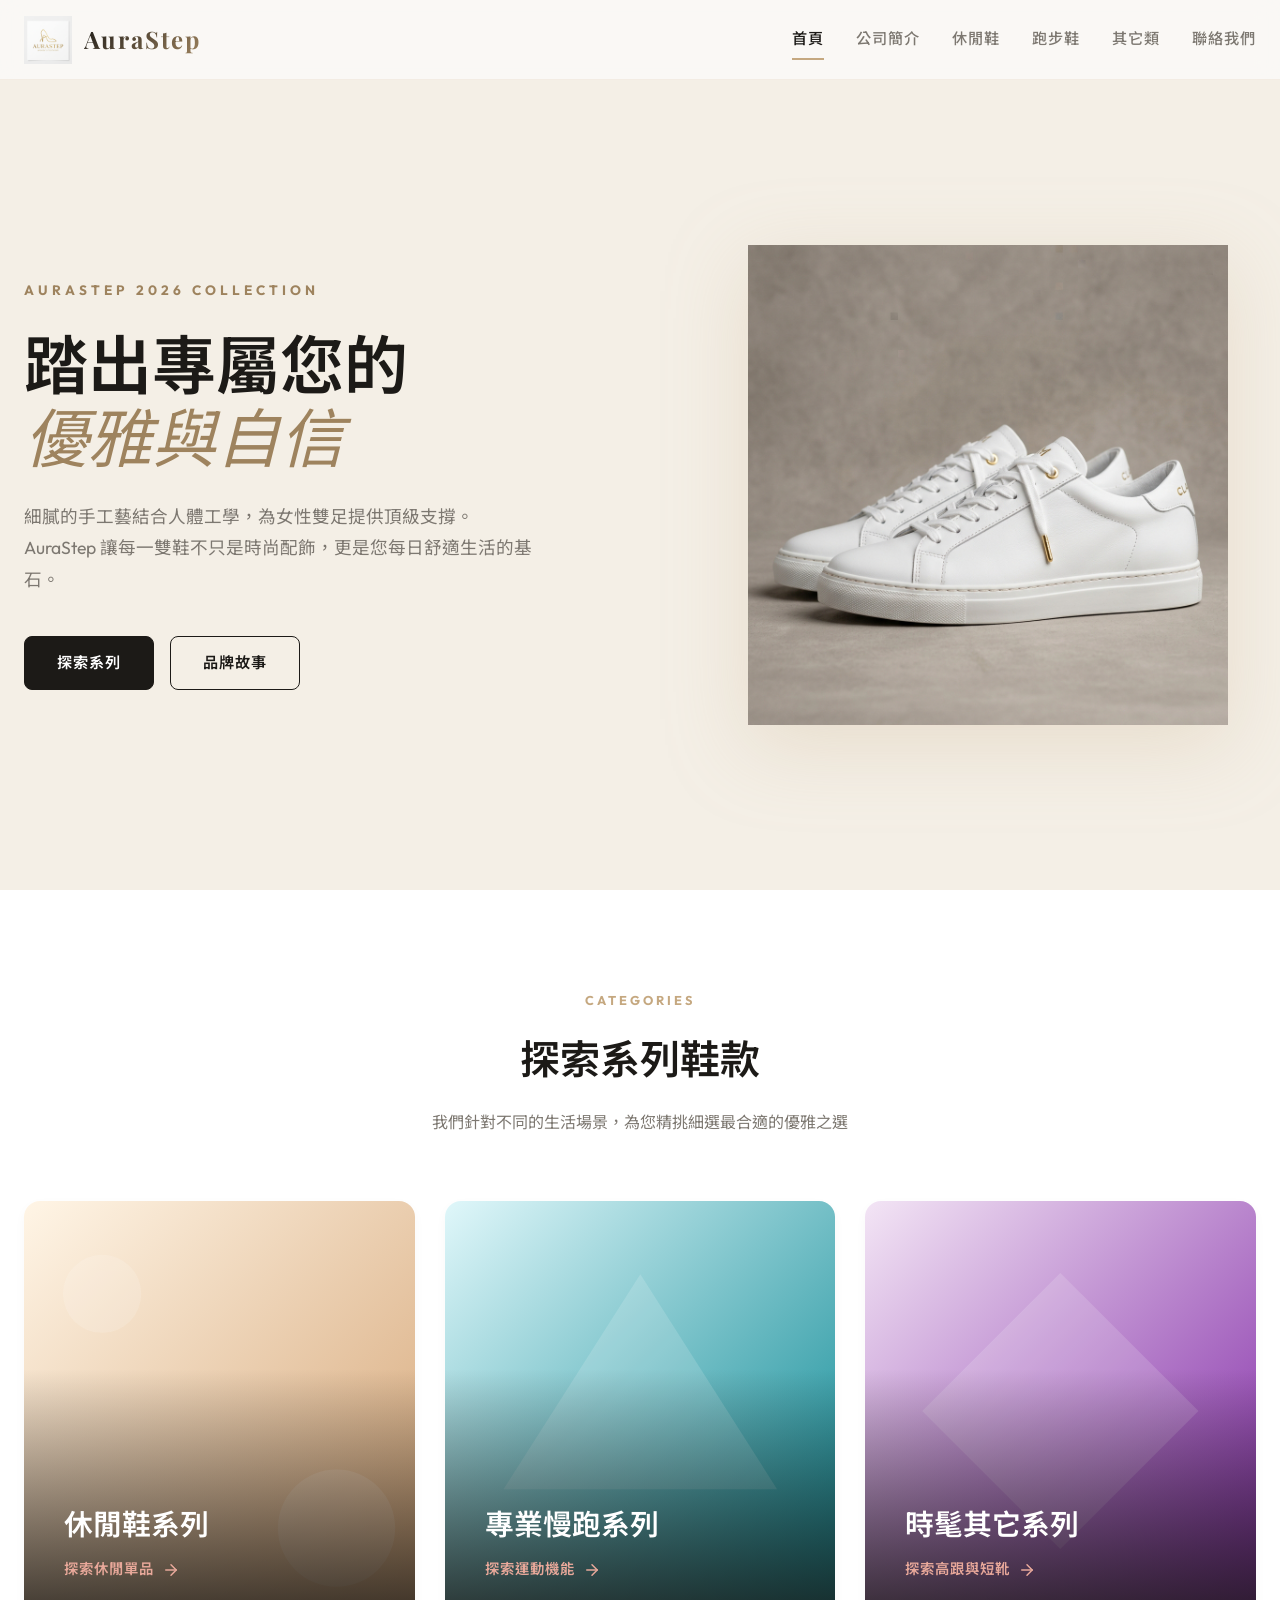
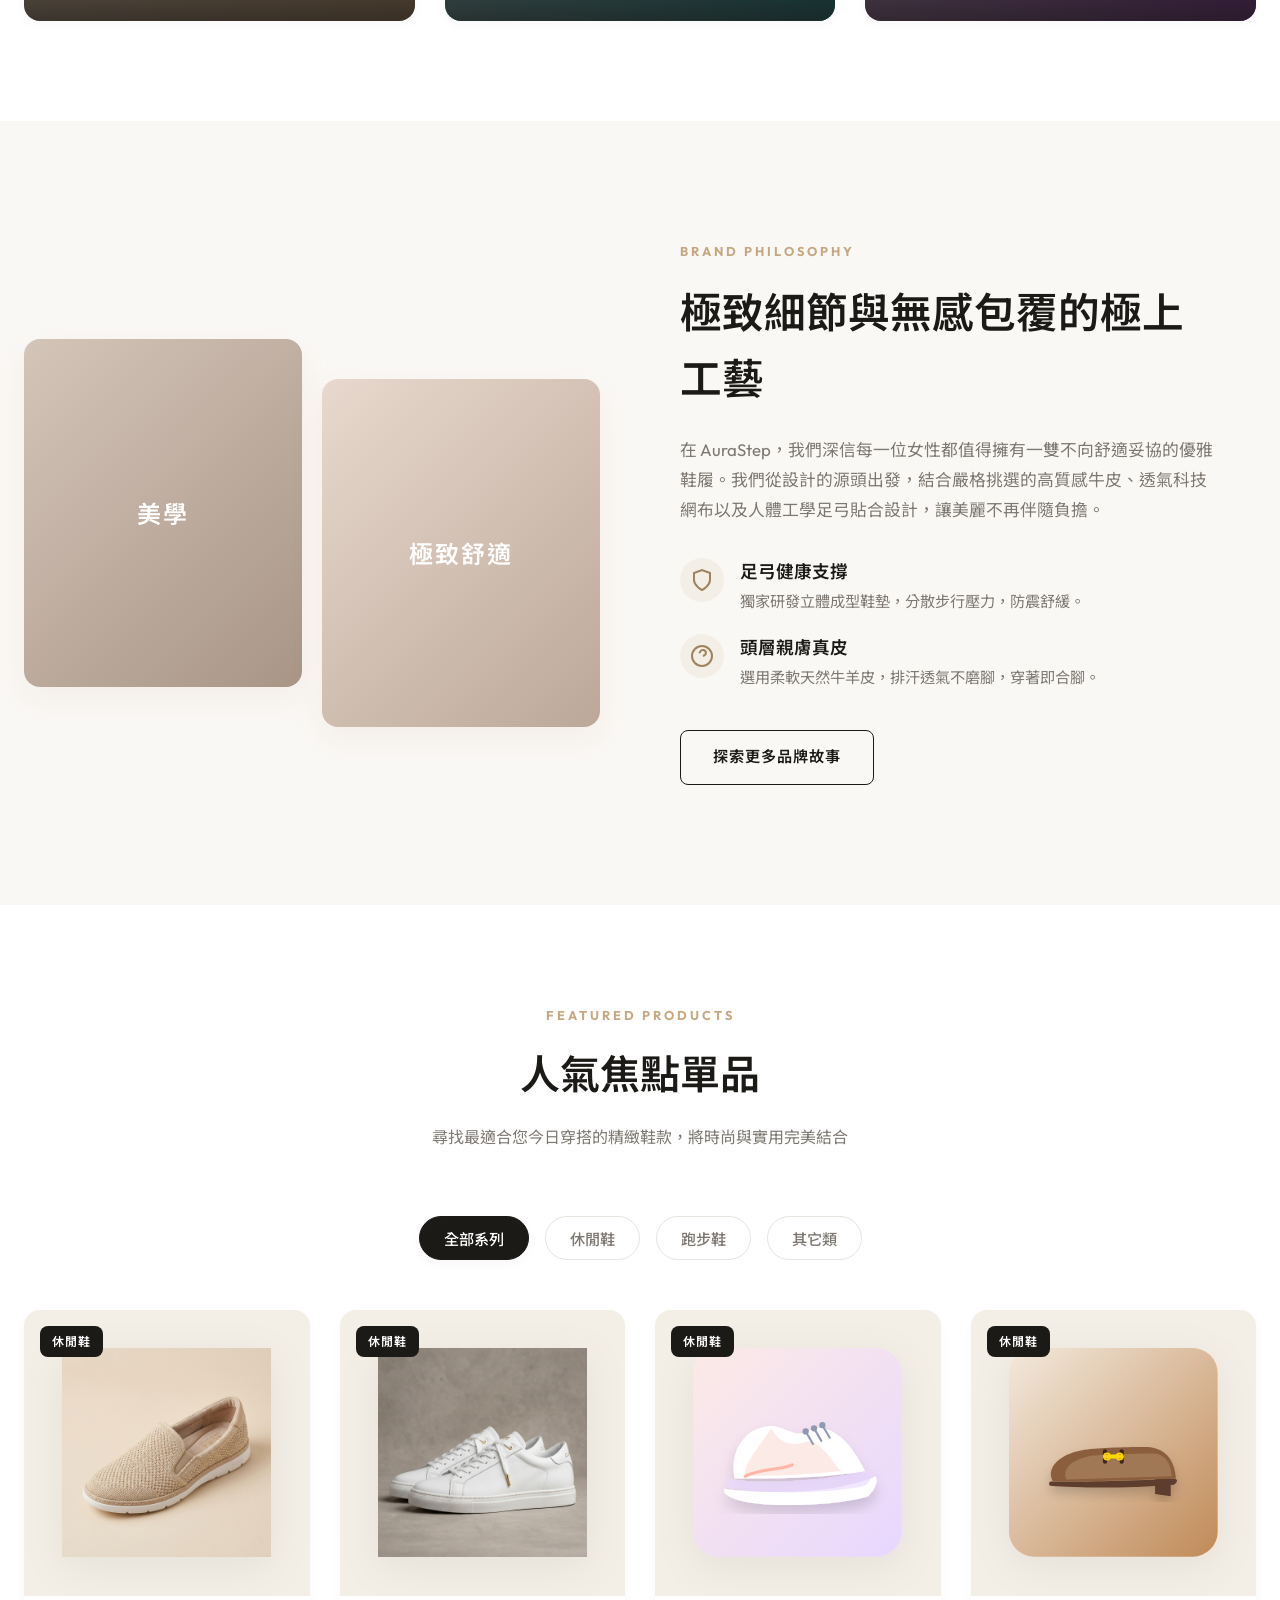
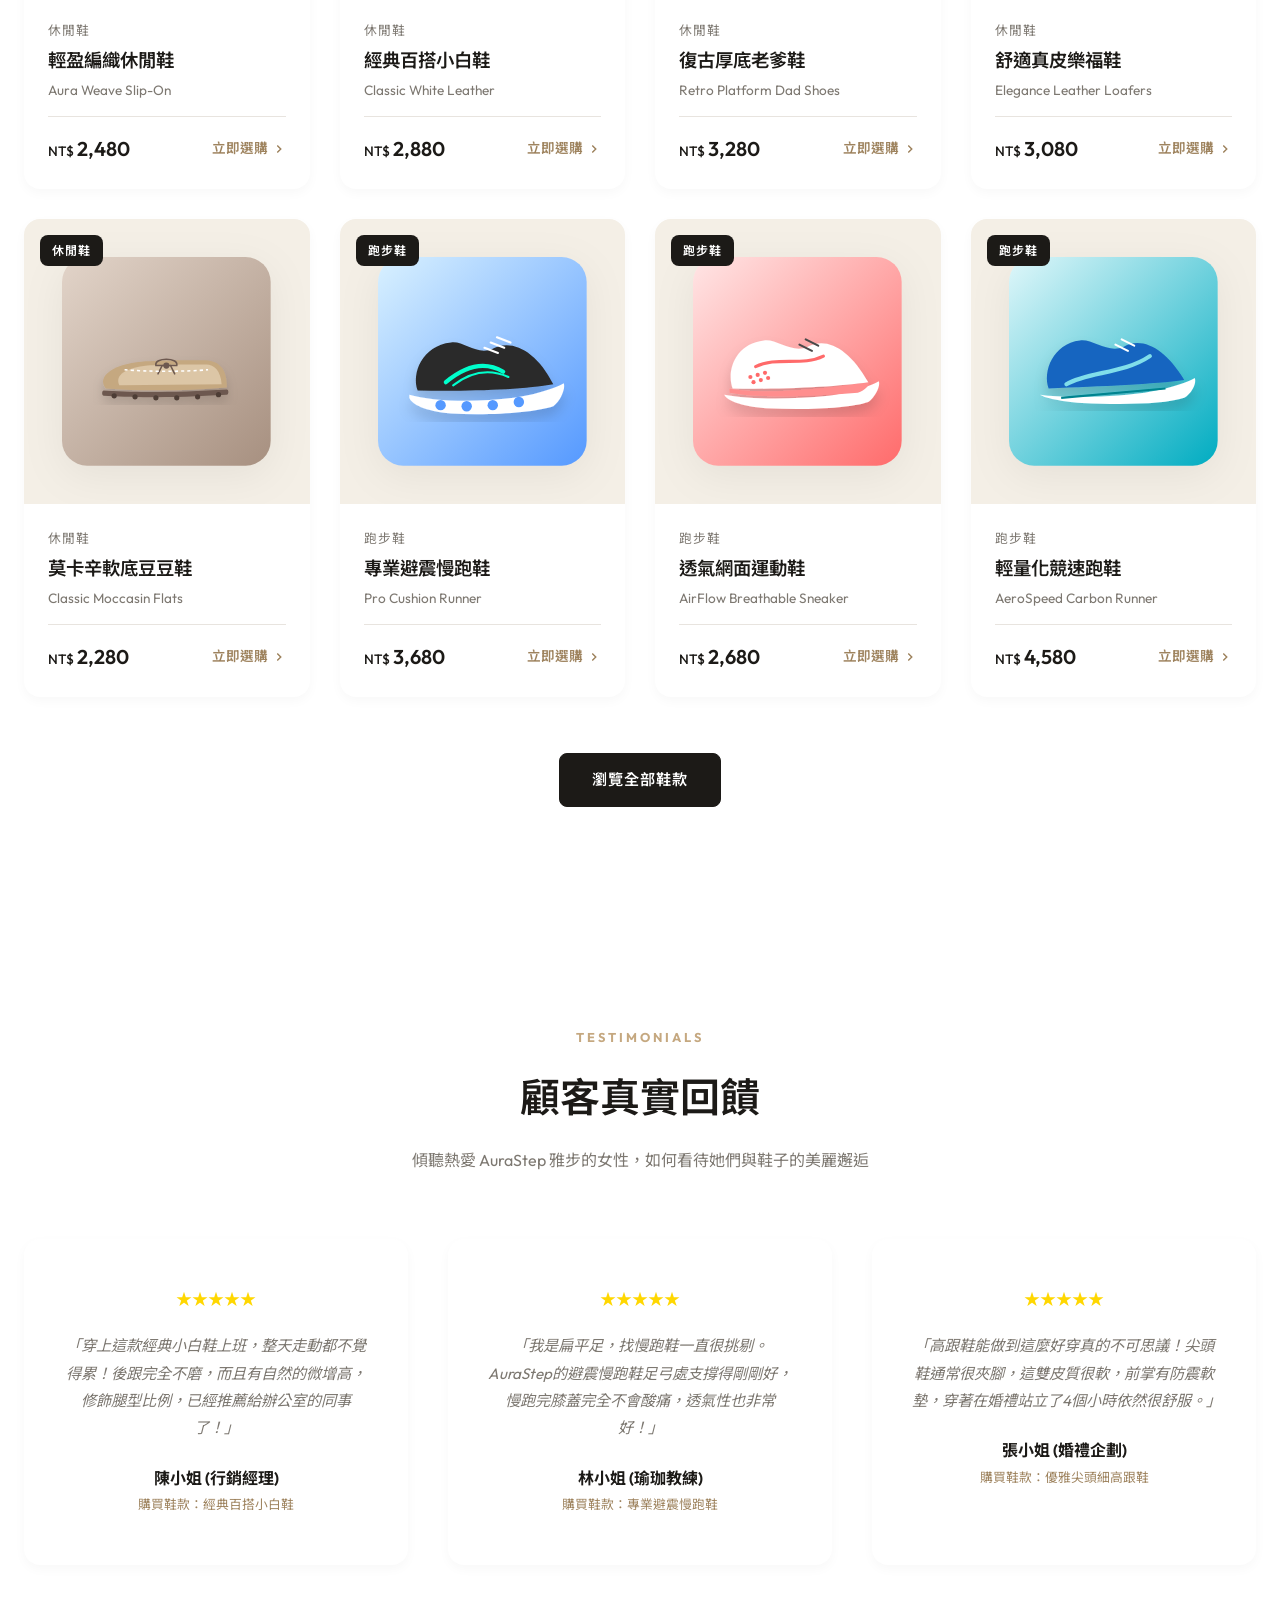
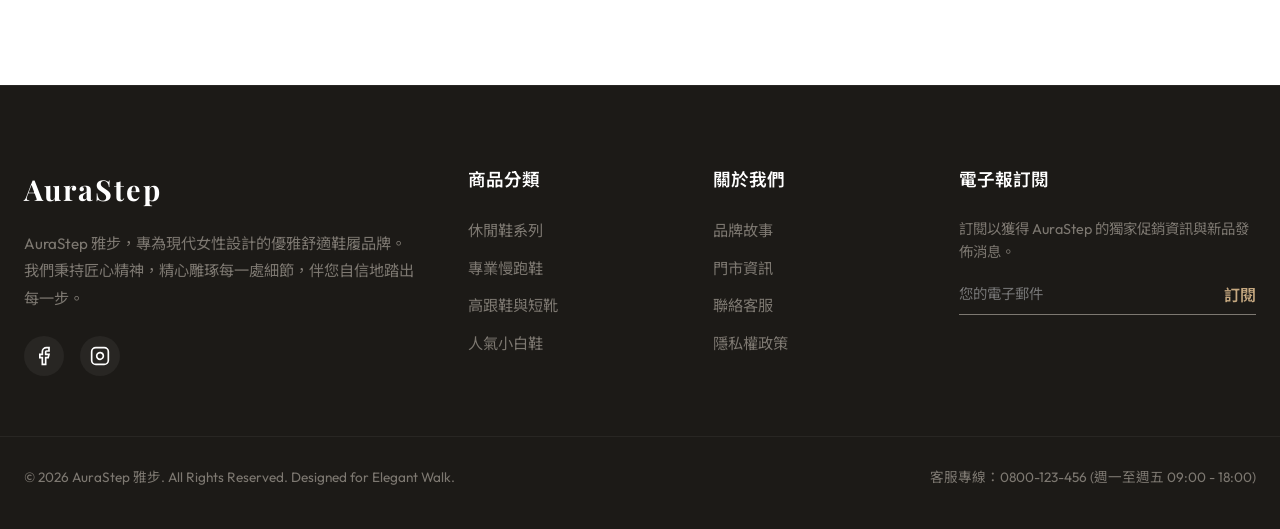
==== index.html @ 33a3cf83 "Add files via upload" ====
<!DOCTYPE html>
<html lang="zh-Hant-TW">
<head>
  <meta charset="UTF-8">
  <meta name="viewport" content="width=device-width, initial-scale=1.0">
  <meta name="description" content="AuraStep 雅步 - 專為女性打造的時尚優雅鞋履。兼顧舒適足弓支撐與極致美學設計，涵蓋休閒鞋、慢跑鞋、尖頭高跟鞋、短靴與涼鞋，讓您的每一步都自信優雅。">
  <title>AuraStep 雅步 | 女性優雅鞋履品牌 - 首頁</title>
  <link rel="icon" type="image/png" href="assets/images/logo.png">
  <link rel="stylesheet" href="css/style.css">
</head>
<body>

  <!-- Header Section -->
  <header>
    <div class="container header-container">
      <div class="logo-wrapper">
        <a href="index.html">
          <img src="assets/images/logo.png" alt="AuraStep Logo" class="logo-img">
          <span class="logo-text">AuraStep</span>
        </a>
      </div>
      
      <!-- Hamburger Menu for Mobile -->
      <button class="hamburger" aria-label="Toggle navigation">
        <span></span>
        <span></span>
        <span></span>
      </button>

      <!-- Navigation links -->
      <nav class="nav-menu">
        <a href="index.html" class="nav-link active">首頁</a>
        <a href="about.html" class="nav-link">公司簡介</a>
        <a href="casual.html" class="nav-link">休閒鞋</a>
        <a href="running.html" class="nav-link">跑步鞋</a>
        <a href="others.html" class="nav-link">其它類</a>
        <a href="contact.html" class="nav-link">聯絡我們</a>
      </nav>
    </div>
  </header>

  <main>
    <!-- Hero Banner Section -->
    <section class="hero">
      <div class="container hero-grid">
        <div class="hero-content">
          <span class="hero-tag">AuraStep 2026 Collection</span>
          <h1 class="hero-title serif-title">
            踏出專屬您的<br>
            <span>優雅與自信</span>
          </h1>
          <p class="hero-description">
            細膩的手工藝結合人體工學，為女性雙足提供頂級支撐。AuraStep 讓每一雙鞋不只是時尚配飾，更是您每日舒適生活的基石。
          </p>
          <div class="hero-cta">
            <a href="casual.html" class="btn btn-primary">探索系列</a>
            <a href="about.html" class="btn btn-secondary">品牌故事</a>
          </div>
        </div>
        <div class="hero-image-wrapper">
          <div class="hero-circle-bg"></div>
          <img src="assets/images/products/casual_white.png" alt="Featured Casual White Sneaker" class="hero-img">
        </div>
      </div>
    </section>

    <!-- Category Quick Links Section -->
    <section class="home-categories">
      <div class="container">
        <div class="section-header">
          <span class="section-tag">Categories</span>
          <h2 class="section-title serif-title">探索系列鞋款</h2>
          <p class="section-subtitle">我們針對不同的生活場景，為您精挑細選最合適的優雅之選</p>
        </div>

        <div class="category-grid">
          <!-- Card 1: Casual -->
          <a href="casual.html" class="category-card">
            <!-- Use SVG for card background simulation of custom pattern -->
            <div class="category-card-bg" style="background: linear-gradient(135deg, #FFF5E6 0%, #D4A373 100%);">
              <svg viewBox="0 0 100 100" style="opacity: 0.15; width:100%; height:100%;">
                <circle cx="20" cy="20" r="10" fill="#FFF"/>
                <circle cx="80" cy="80" r="15" fill="#FFF"/>
              </svg>
            </div>
            <div class="category-card-content">
              <h3 class="category-card-title serif-title">休閒鞋系列</h3>
              <span class="category-card-link">
                探索休閒單品 
                <svg width="18" height="18" viewBox="0 0 24 24" fill="none" stroke="currentColor" stroke-width="2" stroke-linecap="round" stroke-linejoin="round"><line x1="5" y1="12" x2="19" y2="12"></line><polyline points="12 5 19 12 12 19"></polyline></svg>
              </span>
            </div>
          </a>

          <!-- Card 2: Running -->
          <a href="running.html" class="category-card">
            <div class="category-card-bg" style="background: linear-gradient(135deg, #E0F7FA 0%, #00838F 100%);">
              <svg viewBox="0 0 100 100" style="opacity: 0.15; width:100%; height:100%;">
                <polygon points="50,15 15,70 85,70" fill="#FFF"/>
              </svg>
            </div>
            <div class="category-card-content">
              <h3 class="category-card-title serif-title">專業慢跑系列</h3>
              <span class="category-card-link">
                探索運動機能
                <svg width="18" height="18" viewBox="0 0 24 24" fill="none" stroke="currentColor" stroke-width="2" stroke-linecap="round" stroke-linejoin="round"><line x1="5" y1="12" x2="19" y2="12"></line><polyline points="12 5 19 12 12 19"></polyline></svg>
              </span>
            </div>
          </a>

          <!-- Card 3: Others -->
          <a href="others.html" class="category-card">
            <div class="category-card-bg" style="background: linear-gradient(135deg, #F3E5F5 0%, #7B1FA2 100%);">
              <svg viewBox="0 0 100 100" style="opacity: 0.15; width:100%; height:100%;">
                <rect x="25" y="25" width="50" height="50" fill="#FFF" transform="rotate(45 50 50)"/>
              </svg>
            </div>
            <div class="category-card-content">
              <h3 class="category-card-title serif-title">時髦其它系列</h3>
              <span class="category-card-link">
                探索高跟與短靴
                <svg width="18" height="18" viewBox="0 0 24 24" fill="none" stroke="currentColor" stroke-width="2" stroke-linecap="round" stroke-linejoin="round"><line x1="5" y1="12" x2="19" y2="12"></line><polyline points="12 5 19 12 12 19"></polyline></svg>
              </span>
            </div>
          </a>
        </div>
      </div>
    </section>

    <!-- Brand Story Teaser Section -->
    <section class="about-teaser">
      <div class="container about-teaser-grid">
        <div class="about-teaser-images">
          <div class="about-teaser-img-box">
            <!-- Simulated background for premium brand image -->
            <div style="width: 100%; aspect-ratio: 0.8; background: linear-gradient(135deg, #D4C5B9 0%, #A89586 100%); display: flex; align-items: center; justify-content: center; color: white;">
              <span class="serif-title" style="font-size: 1.5rem; letter-spacing: 2px;">美學</span>
            </div>
          </div>
          <div class="about-teaser-img-box">
            <!-- Simulated background for premium brand image -->
            <div style="width: 100%; aspect-ratio: 0.8; background: linear-gradient(135deg, #E8D8CD 0%, #BBA899 100%); display: flex; align-items: center; justify-content: center; color: white;">
              <span class="serif-title" style="font-size: 1.5rem; letter-spacing: 2px;">極致舒適</span>
            </div>
          </div>
        </div>
        
        <div class="about-teaser-content">
          <span class="section-tag">Brand Philosophy</span>
          <h2 class="about-teaser-title serif-title">極致細節與無感包覆的極上工藝</h2>
          <p class="about-teaser-text">
            在 AuraStep，我們深信每一位女性都值得擁有一雙不向舒適妥協的優雅鞋履。我們從設計的源頭出發，結合嚴格挑選的高質感牛皮、透氣科技網布以及人體工學足弓貼合設計，讓美麗不再伴隨負擔。
          </p>

          <div class="feature-list">
            <!-- Feature 1 -->
            <div class="feature-item">
              <div class="feature-icon-box">
                <svg width="24" height="24" viewBox="0 0 24 24" fill="none" stroke="currentColor" stroke-width="2"><path d="M12 22s8-4 8-10V5l-8-3-8 3v7c0 6 8 10 8 10z"/></svg>
              </div>
              <div>
                <h4 class="feature-title">足弓健康支撐</h4>
                <p class="feature-desc">獨家研發立體成型鞋墊，分散步行壓力，防震舒緩。</p>
              </div>
            </div>
            <!-- Feature 2 -->
            <div class="feature-item">
              <div class="feature-icon-box">
                <svg width="24" height="24" viewBox="0 0 24 24" fill="none" stroke="currentColor" stroke-width="2"><circle cx="12" cy="12" r="10"/><path d="m9.09 9 1-1a3 3 0 0 1 5.83 1c0 2-3 3-3 3"/><line x1="12" y1="17" x2="12.01" y2="17"/></svg>
              </div>
              <div>
                <h4 class="feature-title">頭層親膚真皮</h4>
                <p class="feature-desc">選用柔軟天然牛羊皮，排汗透氣不磨腳，穿著即合腳。</p>
              </div>
            </div>
          </div>

          <a href="about.html" class="btn btn-secondary">探索更多品牌故事</a>
        </div>
      </div>
    </section>

    <!-- Featured Products Section -->
    <section class="featured-products">
      <div class="container">
        <div class="section-header">
          <span class="section-tag">Featured Products</span>
          <h2 class="section-title serif-title">人氣焦點單品</h2>
          <p class="section-subtitle">尋找最適合您今日穿搭的精緻鞋款，將時尚與實用完美結合</p>
        </div>

        <!-- Tab filter bar -->
        <div class="filter-bar">
          <button class="filter-btn active" data-filter="all">全部系列</button>
          <button class="filter-btn" data-filter="casual">休閒鞋</button>
          <button class="filter-btn" data-filter="running">跑步鞋</button>
          <button class="filter-btn" data-filter="others">其它類</button>
        </div>

        <!-- Target Grid for Dynamic rendering -->
        <div id="home-products-grid" class="products-grid">
          <!-- Dynamically populated by JS -->
        </div>

        <div style="text-align: center; margin-top: 56px;">
          <a href="casual.html" class="btn btn-primary" id="see-more-link">瀏覽全部鞋款</a>
        </div>
      </div>
    </section>

    <!-- Testimonials Slider Section -->
    <section class="about-teaser" style="background-color: var(--neutral-white); padding-bottom: 120px;">
      <div class="container">
        <div class="section-header">
          <span class="section-tag">Testimonials</span>
          <h2 class="section-title serif-title">顧客真實回饋</h2>
          <p class="section-subtitle">傾聽熱愛 AuraStep 雅步的女性，如何看待她們與鞋子的美麗邂逅</p>
        </div>

        <div class="values-grid">
          <!-- Review 1 -->
          <div class="value-card">
            <div style="display:flex; justify-content: center; gap: 4px; color:#FFD700; margin-bottom: 20px;">
              ★★★★★
            </div>
            <p style="font-style: italic; color: var(--neutral-gray); margin-bottom: 24px; font-size: 0.95rem; line-height: 1.8;">
              「穿上這款經典小白鞋上班，整天走動都不覺得累！後跟完全不磨，而且有自然的微增高，修飾腿型比例，已經推薦給辦公室的同事了！」
            </p>
            <h5 style="font-weight:700; font-size: 1rem; color: var(--neutral-dark);">陳小姐 (行銷經理)</h5>
            <span style="font-size:0.8rem; color: var(--primary-dark);">購買鞋款：經典百搭小白鞋</span>
          </div>

          <!-- Review 2 -->
          <div class="value-card">
            <div style="display:flex; justify-content: center; gap: 4px; color:#FFD700; margin-bottom: 20px;">
              ★★★★★
            </div>
            <p style="font-style: italic; color: var(--neutral-gray); margin-bottom: 24px; font-size: 0.95rem; line-height: 1.8;">
              「我是扁平足，找慢跑鞋一直很挑剔。AuraStep的避震慢跑鞋足弓處支撐得剛剛好，慢跑完膝蓋完全不會酸痛，透氣性也非常好！」
            </p>
            <h5 style="font-weight:700; font-size: 1rem; color: var(--neutral-dark);">林小姐 (瑜珈教練)</h5>
            <span style="font-size:0.8rem; color: var(--primary-dark);">購買鞋款：專業避震慢跑鞋</span>
          </div>

          <!-- Review 3 -->
          <div class="value-card">
            <div style="display:flex; justify-content: center; gap: 4px; color:#FFD700; margin-bottom: 20px;">
              ★★★★★
            </div>
            <p style="font-style: italic; color: var(--neutral-gray); margin-bottom: 24px; font-size: 0.95rem; line-height: 1.8;">
              「高跟鞋能做到這麼好穿真的不可思議！尖頭鞋通常很夾腳，這雙皮質很軟，前掌有防震軟墊，穿著在婚禮站立了4個小時依然很舒服。」
            </p>
            <h5 style="font-weight:700; font-size: 1rem; color: var(--neutral-dark);">張小姐 (婚禮企劃)</h5>
            <span style="font-size:0.8rem; color: var(--primary-dark);">購買鞋款：優雅尖頭細高跟鞋</span>
          </div>
        </div>
      </div>
    </section>
  </main>

  <!-- Footer Section -->
  <footer>
    <div class="container footer-grid">
      <!-- Brand column -->
      <div class="footer-brand">
        <h3 class="footer-logo-text">AuraStep</h3>
        <p>AuraStep 雅步，專為現代女性設計的優雅舒適鞋履品牌。我們秉持匠心精神，精心雕琢每一處細節，伴您自信地踏出每一步。</p>
        <div class="footer-socials">
          <a href="#" class="social-icon" aria-label="Facebook">
            <svg width="20" height="20" viewBox="0 0 24 24" fill="none" stroke="currentColor" stroke-width="2"><path d="M18 2h-3a5 5 0 0 0-5 5v3H7v4h3v8h4v-8h3l1-4h-4V7a1 1 0 0 1 1-1h3z"/></svg>
          </a>
          <a href="#" class="social-icon" aria-label="Instagram">
            <svg width="20" height="20" viewBox="0 0 24 24" fill="none" stroke="currentColor" stroke-width="2"><rect x="2" y="2" width="20" height="20" rx="5" ry="5"/><path d="M16 11.37A4 4 0 1 1 12.63 8 4 4 0 0 1 16 11.37z"/><line x1="17.5" y1="6.5" x2="17.51" y2="6.5"/></svg>
          </a>
        </div>
      </div>

      <!-- Links column 1 -->
      <div>
        <h4 class="footer-heading">商品分類</h4>
        <ul class="footer-links">
          <li><a href="casual.html">休閒鞋系列</a></li>
          <li><a href="running.html">專業慢跑鞋</a></li>
          <li><a href="others.html">高跟鞋與短靴</a></li>
          <li><a href="casual.html">人氣小白鞋</a></li>
        </ul>
      </div>

      <!-- Links column 2 -->
      <div>
        <h4 class="footer-heading">關於我們</h4>
        <ul class="footer-links">
          <li><a href="about.html">品牌故事</a></li>
          <li><a href="contact.html">門市資訊</a></li>
          <li><a href="contact.html">聯絡客服</a></li>
          <li><a href="#">隱私權政策</a></li>
        </ul>
      </div>

      <!-- Newsletter column -->
      <div class="footer-newsletter">
        <h4 class="footer-heading">電子報訂閱</h4>
        <p>訂閱以獲得 AuraStep 的獨家促銷資訊與新品發佈消息。</p>
        <form class="newsletter-form">
          <input type="email" placeholder="您的電子郵件" class="newsletter-input" required>
          <button type="submit" class="newsletter-btn">訂閱</button>
        </form>
      </div>
    </div>

    <!-- Bottom copyright -->
    <div class="container footer-bottom">
      <p>&copy; 2026 AuraStep 雅步. All Rights Reserved. Designed for Elegant Walk.</p>
      <p>客服專線：0800-123-456 (週一至週五 09:00 - 18:00)</p>
    </div>
  </footer>

  <!-- Include Scripts -->
  <script src="js/products.js"></script>
  <script src="js/main.js"></script>
  
  <script>
    // Home-specific Dynamic Products Grid Rendering & Filtering
    document.addEventListener('DOMContentLoaded', () => {
      renderHomeProducts('all');
      initTabFilters();
    });

    function renderHomeProducts(filterCategory) {
      const grid = document.getElementById('home-products-grid');
      if (!grid) return;

      grid.innerHTML = '';
      
      // Get products (limit to maximum 8 on homepage)
      let filtered = products;
      if (filterCategory !== 'all') {
        filtered = products.filter(p => p.category === filterCategory);
      }
      
      const displayProducts = filtered.slice(0, 8);

      if (displayProducts.length === 0) {
        grid.innerHTML = '<div style="grid-column: 1/-1; text-align: center; color: var(--neutral-gray); padding: 40px 0;">暫無此分類商品</div>';
        return;
      }

      displayProducts.forEach(product => {
        const card = document.createElement('div');
        card.className = 'product-card';
        
        let mediaContent = '';
        if (product.isSVG) {
          mediaContent = product.svgContent;
        } else {
          mediaContent = `<img src="${product.image}" alt="${product.name}">`;
        }

        const categoryLabels = {
          'casual': '休閒鞋',
          'running': '跑步鞋',
          'others': '其它類'
        };

        card.innerHTML = `
          <div class="product-img-box">
            ${mediaContent}
            <span class="product-tag">${categoryLabels[product.category] || '新品'}</span>
            <div class="product-action-overlay">
              <a href="product.html?id=${product.id}" class="quick-view-btn">查看商品細節</a>
            </div>
          </div>
          <div class="product-info">
            <div>
              <span class="product-category-text">${categoryLabels[product.category]}</span>
              <h3 class="product-name-title">${product.name}</h3>
              <p class="product-en-name">${product.englishName}</p>
            </div>
            <div class="product-footer">
              <span class="product-price">${product.price.toLocaleString()}</span>
              <a href="product.html?id=${product.id}" class="view-detail-link">
                立即選購
                <svg width="14" height="14" viewBox="0 0 24 24" fill="none" stroke="currentColor" stroke-width="2.5"><polyline points="9 18 15 12 9 6"></polyline></svg>
              </a>
            </div>
          </div>
        `;
        
        grid.appendChild(card);
      });

      // Update the "See More" link target category page
      const seeMoreBtn = document.getElementById('see-more-link');
      if (seeMoreBtn) {
        if (filterCategory === 'casual') {
          seeMoreBtn.href = 'casual.html';
          seeMoreBtn.innerText = '瀏覽更多休閒鞋';
        } else if (filterCategory === 'running') {
          seeMoreBtn.href = 'running.html';
          seeMoreBtn.innerText = '瀏覽更多跑步鞋';
        } else if (filterCategory === 'others') {
          seeMoreBtn.href = 'others.html';
          seeMoreBtn.innerText = '瀏覽更多高跟鞋與靴子';
        } else {
          seeMoreBtn.href = 'casual.html';
          seeMoreBtn.innerText = '瀏覽全部鞋款';
        }
      }
    }

    function initTabFilters() {
      const buttons = document.querySelectorAll('.filter-btn');
      buttons.forEach(button => {
        button.addEventListener('click', () => {
          // Remove active class from other buttons
          buttons.forEach(b => b.classList.remove('active'));
          
          // Add active class to clicked button
          button.classList.add('active');
          
          // Render filtered products
          const category = button.getAttribute('data-filter');
          renderHomeProducts(category);
        });
      });
    }
  </script>
</body>
</html>
---- css/style.css ----
/* AuraStep Global Stylesheet & Design System */
@import url('https://fonts.googleapis.com/css2?family=Noto+Sans+TC:wght@300;400;500;700&family=Outfit:wght@300;400;500;600;700&family=Playfair+Display:ital,wght@0,400;0,600;1,400&display=swap');

:root {
  /* Color Palette */
  --primary: #C5A880;
  --primary-dark: #9E835E;
  --primary-light: #F4EFE6;
  --neutral-dark: #1C1A17;
  --neutral-light: #FAF8F5;
  --neutral-white: #FFFFFF;
  --neutral-gray: #7D7871;
  --neutral-light-gray: #E8E4DF;
  --accent: #E8A89A; /* Soft rose gold/peach */
  
  /* Font Family */
  --font-serif: 'Playfair Display', 'Noto Sans TC', serif;
  --font-sans: 'Outfit', 'Noto Sans TC', sans-serif;
  
  /* Transitions */
  --transition-fast: all 0.2s ease;
  --transition-normal: all 0.4s cubic-bezier(0.16, 1, 0.3, 1);
  --transition-slow: all 0.8s cubic-bezier(0.16, 1, 0.3, 1);
  
  /* Shadows */
  --shadow-sm: 0 4px 12px rgba(28, 26, 23, 0.03);
  --shadow-md: 0 12px 32px rgba(197, 168, 128, 0.12);
  --shadow-lg: 0 24px 64px rgba(197, 168, 128, 0.18);
  
  /* Border Radius */
  --radius-sm: 8px;
  --radius-md: 16px;
  --radius-lg: 32px;
  --radius-full: 9999px;
  
  /* Layout constraints */
  --max-width: 1320px;
  --header-height: 80px;
}

/* Reset and Base Styles */
*, *::before, *::after {
  box-sizing: border-box;
  margin: 0;
  padding: 0;
}

html {
  scroll-behavior: smooth;
  font-size: 16px;
}

body {
  font-family: var(--font-sans);
  background-color: var(--neutral-light);
  color: var(--neutral-dark);
  line-height: 1.6;
  overflow-x: hidden;
  -webkit-font-smoothing: antialiased;
}

a {
  text-decoration: none;
  color: inherit;
  transition: var(--transition-fast);
}

img, svg {
  max-width: 100%;
  height: auto;
  display: block;
}

ul {
  list-style: none;
}

input, textarea, select, button {
  font-family: inherit;
  font-size: inherit;
  border: none;
  outline: none;
  background: none;
}

button {
  cursor: pointer;
}

/* Typography Utility */
.serif-title {
  font-family: var(--font-serif);
  font-weight: 600;
}

/* Global Container */
.container {
  width: 100%;
  max-width: var(--max-width);
  margin: 0 auto;
  padding: 0 24px;
}

/* Header & Navigation */
header {
  position: fixed;
  top: 0;
  left: 0;
  width: 100%;
  height: var(--header-height);
  background-color: rgba(250, 248, 245, 0.85);
  backdrop-filter: blur(12px);
  -webkit-backdrop-filter: blur(12px);
  z-index: 1000;
  border-bottom: 1px solid rgba(197, 168, 128, 0.15);
  transition: var(--transition-normal);
}

header.scrolled {
  height: 70px;
  box-shadow: var(--shadow-sm);
  background-color: rgba(250, 248, 245, 0.95);
}

.header-container {
  display: flex;
  align-items: center;
  justify-content: space-between;
  height: 100%;
}

.logo-wrapper a {
  display: flex;
  align-items: center;
  gap: 12px;
}

.logo-img {
  height: 48px;
  width: auto;
}

.logo-text {
  font-family: var(--font-serif);
  font-size: 1.5rem;
  font-weight: 700;
  letter-spacing: 2px;
  color: var(--neutral-dark);
  background: linear-gradient(135deg, var(--neutral-dark) 0%, var(--primary-dark) 100%);
  -webkit-background-clip: text;
  -webkit-text-fill-color: transparent;
}

.nav-menu {
  display: flex;
  align-items: center;
  gap: 32px;
}

.nav-link {
  font-size: 0.95rem;
  font-weight: 500;
  letter-spacing: 1px;
  padding: 8px 0;
  position: relative;
  color: var(--neutral-gray);
}

.nav-link::after {
  content: '';
  position: absolute;
  bottom: 0;
  left: 0;
  width: 0;
  height: 2px;
  background-color: var(--primary);
  transition: var(--transition-normal);
}

.nav-link:hover, .nav-link.active {
  color: var(--neutral-dark);
}

.nav-link:hover::after, .nav-link.active::after {
  width: 100%;
}

/* Hamburger Menu button */
.hamburger {
  display: none;
  flex-direction: column;
  justify-content: space-between;
  width: 24px;
  height: 18px;
  z-index: 1001;
}

.hamburger span {
  display: block;
  height: 2px;
  width: 100%;
  background-color: var(--neutral-dark);
  border-radius: 2px;
  transition: var(--transition-normal);
}

/* Hamburger Active Animation */
.hamburger.active span:nth-child(1) {
  transform: translateY(8px) rotate(45deg);
}

.hamburger.active span:nth-child(2) {
  opacity: 0;
}

.hamburger.active span:nth-child(3) {
  transform: translateY(-8px) rotate(-45deg);
}

/* Page Spacing wrapper */
main {
  padding-top: var(--header-height);
  min-height: calc(100vh - 400px);
}

/* Footer Section */
footer {
  background-color: var(--neutral-dark);
  color: var(--neutral-light-gray);
  padding: 80px 0 40px 0;
  border-top: 1px solid rgba(255, 255, 255, 0.05);
}

.footer-grid {
  display: grid;
  grid-template-columns: 2fr 1fr 1fr 1.5fr;
  gap: 48px;
  margin-bottom: 60px;
}

.footer-brand .footer-logo-text {
  font-family: var(--font-serif);
  font-size: 1.8rem;
  font-weight: 700;
  letter-spacing: 2px;
  color: var(--neutral-white);
  margin-bottom: 18px;
}

.footer-brand p {
  color: var(--neutral-gray);
  font-size: 0.95rem;
  line-height: 1.8;
  margin-bottom: 24px;
}

.footer-socials {
  display: flex;
  gap: 16px;
}

.social-icon {
  width: 40px;
  height: 40px;
  border-radius: 50%;
  background-color: rgba(255, 255, 255, 0.05);
  display: flex;
  align-items: center;
  justify-content: center;
  transition: var(--transition-normal);
  color: var(--neutral-white);
}

.social-icon:hover {
  background-color: var(--primary);
  transform: translateY(-3px);
}

.footer-heading {
  font-size: 1.1rem;
  font-weight: 600;
  color: var(--neutral-white);
  margin-bottom: 24px;
  position: relative;
}

.footer-links li {
  margin-bottom: 12px;
}

.footer-links a {
  font-size: 0.95rem;
  color: var(--neutral-gray);
}

.footer-links a:hover {
  color: var(--primary);
  padding-left: 4px;
}

.footer-contact-info p {
  font-size: 0.95rem;
  color: var(--neutral-gray);
  margin-bottom: 16px;
  display: flex;
  align-items: flex-start;
  gap: 12px;
}

.footer-contact-info svg {
  width: 18px;
  height: 18px;
  flex-shrink: 0;
  margin-top: 3px;
  stroke: var(--primary);
}

.footer-newsletter p {
  font-size: 0.9rem;
  color: var(--neutral-gray);
  margin-bottom: 18px;
}

.newsletter-form {
  display: flex;
  border-bottom: 1px solid var(--neutral-gray);
  padding-bottom: 8px;
}

.newsletter-input {
  flex-grow: 1;
  color: var(--neutral-white);
  font-size: 0.9rem;
}

.newsletter-btn {
  color: var(--primary);
  font-weight: 600;
  transition: var(--transition-fast);
}

.newsletter-btn:hover {
  color: var(--neutral-white);
}

.footer-bottom {
  border-top: 1px solid rgba(255, 255, 255, 0.05);
  padding-top: 30px;
  display: flex;
  justify-content: space-between;
  align-items: center;
  font-size: 0.85rem;
  color: var(--neutral-gray);
}

/* Premium Buttons */
.btn {
  display: inline-flex;
  align-items: center;
  justify-content: center;
  padding: 14px 32px;
  font-size: 0.95rem;
  font-weight: 600;
  letter-spacing: 1px;
  border-radius: var(--radius-sm);
  transition: var(--transition-normal);
  position: relative;
  overflow: hidden;
  z-index: 1;
}

.btn-primary {
  background-color: var(--neutral-dark);
  color: var(--neutral-white);
  border: 1px solid var(--neutral-dark);
}

.btn-primary::before {
  content: '';
  position: absolute;
  top: 0;
  left: -100%;
  width: 100%;
  height: 100%;
  background: linear-gradient(90deg, transparent, rgba(255,255,255,0.2), transparent);
  transition: var(--transition-slow);
  z-index: -1;
}

.btn-primary:hover::before {
  left: 100%;
}

.btn-primary:hover {
  background-color: var(--primary);
  border-color: var(--primary);
}

.btn-secondary {
  border: 1px solid var(--neutral-dark);
  color: var(--neutral-dark);
}

.btn-secondary:hover {
  background-color: var(--neutral-dark);
  color: var(--neutral-white);
}

/* Hero Section */
.hero {
  position: relative;
  height: 90vh;
  min-height: 600px;
  background-color: var(--primary-light);
  display: flex;
  align-items: center;
  overflow: hidden;
}

.hero-grid {
  display: grid;
  grid-template-columns: 1.1fr 0.9fr;
  align-items: center;
  gap: 40px;
  height: 100%;
}

.hero-content {
  opacity: 0;
  transform: translateY(30px);
  animation: fadeInUp 1s cubic-bezier(0.16, 1, 0.3, 1) forwards;
}

.hero-tag {
  font-size: 0.85rem;
  font-weight: 700;
  letter-spacing: 4px;
  text-transform: uppercase;
  color: var(--primary-dark);
  margin-bottom: 24px;
  display: block;
}

.hero-title {
  font-size: 4rem;
  line-height: 1.15;
  color: var(--neutral-dark);
  margin-bottom: 28px;
}

.hero-title span {
  font-style: italic;
  font-weight: 400;
  color: var(--primary-dark);
}

.hero-description {
  font-size: 1.1rem;
  color: var(--neutral-gray);
  margin-bottom: 40px;
  max-width: 520px;
  line-height: 1.8;
}

.hero-cta {
  display: flex;
  gap: 16px;
}

.hero-image-wrapper {
  position: relative;
  display: flex;
  justify-content: center;
  align-items: center;
  height: 100%;
  opacity: 0;
  transform: scale(0.9);
  animation: scaleIn 1.2s cubic-bezier(0.16, 1, 0.3, 1) 0.2s forwards;
}

.hero-circle-bg {
  position: absolute;
  width: 420px;
  height: 420px;
  border-radius: 50%;
  background: linear-gradient(135deg, var(--neutral-white) 0%, var(--primary-light) 100%);
  box-shadow: var(--shadow-md);
  z-index: 1;
}

.hero-img {
  position: relative;
  z-index: 2;
  max-height: 480px;
  filter: drop-shadow(0 20px 40px rgba(197,168,128,0.25));
  animation: floatShoe 6s ease-in-out infinite;
}

/* Floating Animations */
@keyframes floatShoe {
  0%, 100% {
    transform: translateY(0) rotate(0deg);
  }
  50% {
    transform: translateY(-15px) rotate(-3deg);
  }
}

@keyframes fadeInUp {
  to {
    opacity: 1;
    transform: translateY(0);
  }
}

@keyframes scaleIn {
  to {
    opacity: 1;
    transform: scale(1);
  }
}

/* Category Quick Links Section */
.home-categories {
  padding: 100px 0;
  background-color: var(--neutral-white);
}

.section-header {
  text-align: center;
  max-width: 600px;
  margin: 0 auto 64px auto;
}

.section-tag {
  font-size: 0.8rem;
  font-weight: 700;
  color: var(--primary);
  text-transform: uppercase;
  letter-spacing: 3px;
  margin-bottom: 16px;
  display: block;
}

.section-title {
  font-size: 2.5rem;
  color: var(--neutral-dark);
  margin-bottom: 18px;
}

.section-subtitle {
  font-size: 1rem;
  color: var(--neutral-gray);
  line-height: 1.8;
}

.category-grid {
  display: grid;
  grid-template-columns: repeat(3, 1fr);
  gap: 30px;
}

.category-card {
  position: relative;
  height: 420px;
  border-radius: var(--radius-md);
  overflow: hidden;
  box-shadow: var(--shadow-sm);
  display: flex;
  flex-direction: column;
  justify-content: flex-end;
  padding: 40px;
  color: var(--neutral-white);
  z-index: 1;
  transition: var(--transition-normal);
}

.category-card::before {
  content: '';
  position: absolute;
  top: 0;
  left: 0;
  width: 100%;
  height: 100%;
  background: linear-gradient(180deg, rgba(28,26,23,0) 40%, rgba(28,26,23,0.85) 100%);
  z-index: 2;
  transition: var(--transition-normal);
}

.category-card-bg {
  position: absolute;
  top: 0;
  left: 0;
  width: 100%;
  height: 100%;
  background-size: cover;
  background-position: center;
  transition: var(--transition-slow);
  z-index: 1;
}

.category-card:hover .category-card-bg {
  transform: scale(1.1);
}

.category-card:hover::before {
  background: linear-gradient(180deg, rgba(28,26,23,0.1) 20%, rgba(28,26,23,0.9) 100%);
}

.category-card-content {
  position: relative;
  z-index: 3;
}

.category-card-title {
  font-size: 1.8rem;
  margin-bottom: 12px;
}

.category-card-link {
  font-size: 0.9rem;
  font-weight: 600;
  letter-spacing: 1px;
  display: flex;
  align-items: center;
  gap: 8px;
  color: var(--accent);
}

.category-card-link svg {
  transition: var(--transition-fast);
  stroke: var(--accent);
}

.category-card:hover .category-card-link svg {
  transform: translateX(6px);
}

/* Feature Highlights */
.about-teaser {
  padding: 120px 0;
  background-color: var(--neutral-light);
}

.about-teaser-grid {
  display: grid;
  grid-template-columns: 1fr 1fr;
  align-items: center;
  gap: 80px;
}

.about-teaser-images {
  position: relative;
  display: grid;
  grid-template-columns: repeat(2, 1fr);
  gap: 20px;
}

.about-teaser-img-box {
  border-radius: var(--radius-md);
  overflow: hidden;
  box-shadow: var(--shadow-md);
}

.about-teaser-img-box:nth-child(2) {
  transform: translateY(40px);
}

.about-teaser-content {
  padding-right: 40px;
}

.about-teaser-title {
  font-size: 2.6rem;
  margin-bottom: 24px;
}

.about-teaser-text {
  font-size: 1.05rem;
  color: var(--neutral-gray);
  line-height: 1.8;
  margin-bottom: 32px;
}

.feature-list {
  margin-bottom: 40px;
}

.feature-item {
  display: flex;
  align-items: flex-start;
  gap: 16px;
  margin-bottom: 20px;
}

.feature-icon-box {
  width: 44px;
  height: 44px;
  border-radius: 50%;
  background-color: var(--primary-light);
  display: flex;
  align-items: center;
  justify-content: center;
  flex-shrink: 0;
  color: var(--primary-dark);
}

.feature-title {
  font-weight: 600;
  font-size: 1.1rem;
  margin-bottom: 4px;
}

.feature-desc {
  font-size: 0.95rem;
  color: var(--neutral-gray);
}

/* New Arrivals / Featured Products Grid */
.featured-products {
  padding: 100px 0;
  background-color: var(--neutral-white);
}

/* Category Filter Bar */
.filter-bar {
  display: flex;
  justify-content: center;
  gap: 16px;
  margin-bottom: 50px;
}

.filter-btn {
  padding: 10px 24px;
  font-size: 0.95rem;
  font-weight: 500;
  color: var(--neutral-gray);
  border-radius: var(--radius-full);
  border: 1px solid var(--neutral-light-gray);
  transition: var(--transition-normal);
}

.filter-btn:hover, .filter-btn.active {
  background-color: var(--neutral-dark);
  color: var(--neutral-white);
  border-color: var(--neutral-dark);
  box-shadow: var(--shadow-sm);
}

/* Product Cards Grid */
.products-grid {
  display: grid;
  grid-template-columns: repeat(4, 1fr);
  gap: 30px;
}

.product-card {
  background-color: var(--neutral-white);
  border-radius: var(--radius-md);
  overflow: hidden;
  box-shadow: var(--shadow-sm);
  transition: var(--transition-normal);
  display: flex;
  flex-direction: column;
}

.product-card:hover {
  transform: translateY(-8px);
  box-shadow: var(--shadow-md);
}

.product-img-box {
  position: relative;
  background-color: var(--primary-light);
  aspect-ratio: 1;
  overflow: hidden;
  display: flex;
  align-items: center;
  justify-content: center;
  padding: 20px;
}

.product-img-box img, .product-img-box svg {
  max-height: 85%;
  width: auto;
  object-fit: contain;
  transition: var(--transition-slow);
  filter: drop-shadow(0 10px 20px rgba(0,0,0,0.06));
}

.product-card:hover .product-img-box img,
.product-card:hover .product-img-box svg {
  transform: scale(1.08) rotate(-4deg);
  filter: drop-shadow(0 15px 30px rgba(197,168,128,0.2));
}

.product-tag {
  position: absolute;
  top: 16px;
  left: 16px;
  background-color: var(--neutral-dark);
  color: var(--neutral-white);
  padding: 6px 12px;
  font-size: 0.75rem;
  font-weight: 600;
  border-radius: var(--radius-sm);
  letter-spacing: 1px;
}

.product-action-overlay {
  position: absolute;
  bottom: 0;
  left: 0;
  width: 100%;
  height: 50px;
  background-color: rgba(28, 26, 23, 0.85);
  backdrop-filter: blur(4px);
  display: flex;
  justify-content: center;
  align-items: center;
  transform: translateY(100%);
  transition: var(--transition-normal);
}

.product-card:hover .product-action-overlay {
  transform: translateY(0);
}

.quick-view-btn {
  color: var(--neutral-white);
  font-size: 0.9rem;
  font-weight: 600;
  letter-spacing: 1px;
  width: 100%;
  height: 100%;
  display: flex;
  align-items: center;
  justify-content: center;
}

.quick-view-btn:hover {
  background-color: var(--primary);
}

.product-info {
  padding: 24px;
  flex-grow: 1;
  display: flex;
  flex-direction: column;
  justify-content: space-between;
}

.product-category-text {
  font-size: 0.8rem;
  color: var(--neutral-gray);
  text-transform: uppercase;
  letter-spacing: 1px;
  margin-bottom: 8px;
  display: block;
}

.product-name-title {
  font-size: 1.15rem;
  font-weight: 600;
  color: var(--neutral-dark);
  margin-bottom: 6px;
  line-height: 1.4;
}

.product-en-name {
  font-size: 0.85rem;
  color: var(--neutral-gray);
  margin-bottom: 14px;
}

.product-footer {
  display: flex;
  justify-content: space-between;
  align-items: center;
  margin-top: auto;
  border-top: 1px solid var(--neutral-light-gray);
  padding-top: 16px;
}

.product-price {
  font-size: 1.25rem;
  font-weight: 600;
  color: var(--neutral-dark);
  font-family: 'Outfit', sans-serif;
}

.product-price::before {
  content: 'NT$ ';
  font-size: 0.85rem;
  font-weight: 500;
}

.view-detail-link {
  font-size: 0.85rem;
  font-weight: 600;
  color: var(--primary-dark);
  display: flex;
  align-items: center;
  gap: 4px;
}

.view-detail-link svg {
  transition: var(--transition-fast);
  stroke: var(--primary-dark);
}

.product-card:hover .view-detail-link svg {
  transform: translateX(4px);
}

/* Category Pages Header Banner */
.page-banner {
  height: 250px;
  background-color: var(--primary-light);
  display: flex;
  align-items: center;
  position: relative;
  overflow: hidden;
  margin-bottom: 60px;
}

.page-banner::before {
  content: '';
  position: absolute;
  right: -5%;
  bottom: -20%;
  width: 300px;
  height: 300px;
  border-radius: 50%;
  background-color: rgba(197, 168, 128, 0.15);
  z-index: 1;
}

.page-banner-content {
  position: relative;
  z-index: 2;
}

.page-banner-title {
  font-size: 2.8rem;
  margin-bottom: 12px;
}

.page-banner-breadcrumbs {
  font-size: 0.9rem;
  color: var(--neutral-gray);
}

.page-banner-breadcrumbs a:hover {
  color: var(--primary);
}

/* Category Filter Layout (Sidebar + Grid) */
.category-page-container {
  display: grid;
  grid-template-columns: 240px 1fr;
  gap: 40px;
  padding-bottom: 100px;
}

.sidebar-filters {
  position: sticky;
  top: 100px;
  height: fit-content;
}

.filter-group {
  margin-bottom: 36px;
  border-bottom: 1px solid var(--neutral-light-gray);
  padding-bottom: 24px;
}

.filter-group-title {
  font-size: 1.1rem;
  font-weight: 600;
  margin-bottom: 18px;
}

.filter-options {
  display: flex;
  flex-direction: column;
  gap: 12px;
}

.checkbox-label {
  display: flex;
  align-items: center;
  gap: 10px;
  font-size: 0.95rem;
  color: var(--neutral-gray);
  cursor: pointer;
}

.checkbox-label input {
  width: 16px;
  height: 16px;
  border: 1px solid var(--neutral-light-gray);
  border-radius: 3px;
  accent-color: var(--primary);
}

.checkbox-label:hover {
  color: var(--neutral-dark);
}

/* About Page Styles */
.about-hero {
  padding: 80px 0;
  text-align: center;
  max-width: 800px;
  margin: 0 auto;
}

.about-hero-title {
  font-size: 3.5rem;
  margin-bottom: 24px;
}

.about-hero-intro {
  font-size: 1.2rem;
  color: var(--neutral-gray);
  line-height: 1.8;
}

.about-story-section {
  padding: 100px 0;
  background-color: var(--neutral-white);
}

.story-row {
  display: grid;
  grid-template-columns: 1fr 1.1fr;
  align-items: center;
  gap: 80px;
  margin-bottom: 120px;
}

.story-row:nth-child(even) {
  grid-template-columns: 1.1fr 1fr;
}

.story-row:nth-child(even) .story-image-box {
  order: 2;
}

.story-image-box {
  border-radius: var(--radius-md);
  overflow: hidden;
  box-shadow: var(--shadow-md);
}

.story-content-box {
  padding: 20px;
}

.story-subtitle {
  font-size: 0.9rem;
  font-weight: 700;
  color: var(--primary);
  letter-spacing: 2px;
  margin-bottom: 16px;
  display: block;
}

.story-title {
  font-size: 2.2rem;
  margin-bottom: 24px;
  line-height: 1.3;
}

.story-text {
  font-size: 1.05rem;
  color: var(--neutral-gray);
  line-height: 1.9;
  margin-bottom: 20px;
}

/* Core Values Grid */
.values-section {
  padding: 100px 0;
  background-color: var(--primary-light);
}

.values-grid {
  display: grid;
  grid-template-columns: repeat(3, 1fr);
  gap: 40px;
}

.value-card {
  background-color: var(--neutral-white);
  padding: 48px 40px;
  border-radius: var(--radius-md);
  box-shadow: var(--shadow-sm);
  text-align: center;
  transition: var(--transition-normal);
}

.value-card:hover {
  transform: translateY(-8px);
  box-shadow: var(--shadow-md);
}

.value-icon-box {
  width: 64px;
  height: 64px;
  background-color: var(--primary-light);
  border-radius: 50%;
  display: flex;
  align-items: center;
  justify-content: center;
  margin: 0 auto 28px auto;
  color: var(--primary-dark);
}

.value-title {
  font-size: 1.4rem;
  margin-bottom: 16px;
}

.value-desc {
  font-size: 0.95rem;
  color: var(--neutral-gray);
  line-height: 1.8;
}

/* Contact Page Styles */
.contact-section {
  padding: 80px 0 100px 0;
}

.contact-grid {
  display: grid;
  grid-template-columns: 1fr 1.2fr;
  gap: 80px;
}

.contact-info-panel {
  display: flex;
  flex-direction: column;
}

.contact-main-title {
  font-size: 3rem;
  margin-bottom: 24px;
}

.contact-intro {
  font-size: 1.1rem;
  color: var(--neutral-gray);
  line-height: 1.8;
  margin-bottom: 40px;
}

.contact-details {
  display: flex;
  flex-direction: column;
  gap: 32px;
  margin-bottom: 48px;
}

.contact-detail-item {
  display: flex;
  gap: 20px;
  align-items: flex-start;
}

.contact-detail-icon {
  width: 50px;
  height: 50px;
  border-radius: 50%;
  background-color: var(--primary-light);
  display: flex;
  align-items: center;
  justify-content: center;
  flex-shrink: 0;
  color: var(--primary-dark);
}

.contact-detail-label {
  font-weight: 600;
  font-size: 1.1rem;
  margin-bottom: 4px;
}

.contact-detail-text {
  font-size: 0.95rem;
  color: var(--neutral-gray);
}

/* Interactive Contact Form */
.contact-form-panel {
  background-color: var(--neutral-white);
  padding: 48px;
  border-radius: var(--radius-md);
  box-shadow: var(--shadow-md);
}

.form-group {
  margin-bottom: 24px;
}

.form-label {
  display: block;
  font-size: 0.9rem;
  font-weight: 600;
  color: var(--neutral-dark);
  margin-bottom: 8px;
}

.form-control {
  width: 100%;
  padding: 14px 18px;
  border-radius: var(--radius-sm);
  border: 1px solid var(--neutral-light-gray);
  background-color: var(--neutral-light);
  color: var(--neutral-dark);
  font-size: 0.95rem;
  transition: var(--transition-fast);
}

.form-control:focus {
  border-color: var(--primary);
  background-color: var(--neutral-white);
  box-shadow: 0 0 0 4px rgba(197, 168, 128, 0.15);
}

textarea.form-control {
  resize: vertical;
  min-height: 150px;
}

.submit-btn {
  width: 100%;
  border: none;
}

/* Form success message popup */
.form-toast {
  position: fixed;
  bottom: 40px;
  right: 40px;
  background-color: var(--neutral-dark);
  color: var(--neutral-white);
  padding: 16px 28px;
  border-radius: var(--radius-sm);
  box-shadow: var(--shadow-lg);
  transform: translateY(120%);
  opacity: 0;
  transition: var(--transition-normal);
  z-index: 1100;
  display: flex;
  align-items: center;
  gap: 12px;
}

.form-toast.show {
  transform: translateY(0);
  opacity: 1;
}

.form-toast-success-icon {
  width: 20px;
  height: 20px;
  stroke: var(--accent);
}

/* Beautiful Interactive Map Placeholder */
.map-section {
  width: 100%;
  height: 450px;
  background-color: var(--primary-light);
  position: relative;
  overflow: hidden;
  border-radius: var(--radius-md);
  margin-top: 60px;
  box-shadow: var(--shadow-sm);
}

.map-placeholder {
  width: 100%;
  height: 100%;
  display: flex;
  flex-direction: column;
  justify-content: center;
  align-items: center;
  background: linear-gradient(135deg, #FDFBF9 0%, #E8E2D9 100%);
  color: var(--neutral-gray);
  text-align: center;
  padding: 24px;
}

.map-icon {
  width: 48px;
  height: 48px;
  stroke: var(--primary-dark);
  margin-bottom: 16px;
  animation: bounceMapMarker 2s ease-in-out infinite;
}

@keyframes bounceMapMarker {
  0%, 100% {
    transform: translateY(0);
  }
  50% {
    transform: translateY(-8px);
  }
}

.map-card {
  background-color: var(--neutral-white);
  padding: 24px;
  border-radius: var(--radius-sm);
  box-shadow: var(--shadow-md);
  position: absolute;
  bottom: 24px;
  left: 24px;
  max-width: 320px;
  z-index: 5;
}

.map-card-title {
  font-weight: 700;
  margin-bottom: 8px;
}

.map-card-text {
  font-size: 0.85rem;
  color: var(--neutral-gray);
  line-height: 1.6;
}

/* Product Detail Page Styles */
.product-detail-container {
  padding: 60px 0 120px 0;
}

.product-detail-grid {
  display: grid;
  grid-template-columns: 1.1fr 0.9fr;
  gap: 80px;
  align-items: flex-start;
}

/* Left: Gallery Image Showcase */
.detail-gallery {
  display: flex;
  flex-direction: column;
  gap: 20px;
}

.detail-main-img-box {
  background-color: var(--primary-light);
  border-radius: var(--radius-md);
  aspect-ratio: 1.1;
  display: flex;
  align-items: center;
  justify-content: center;
  padding: 40px;
  box-shadow: var(--shadow-sm);
  overflow: hidden;
}

.detail-main-img-box img, .detail-main-img-box svg {
  max-height: 90%;
  width: auto;
  object-fit: contain;
  filter: drop-shadow(0 15px 30px rgba(0, 0, 0, 0.08));
  transition: var(--transition-normal);
}

.detail-main-img-box:hover img, .detail-main-img-box:hover svg {
  transform: scale(1.05) rotate(-2deg);
}

/* Right: Info and selectors */
.detail-info {
  display: flex;
  flex-direction: column;
}

.detail-category {
  font-size: 0.85rem;
  color: var(--primary-dark);
  font-weight: 600;
  letter-spacing: 2px;
  text-transform: uppercase;
  margin-bottom: 12px;
}

.detail-name {
  font-size: 2.8rem;
  line-height: 1.2;
  margin-bottom: 8px;
}

.detail-en-name {
  font-size: 1.1rem;
  color: var(--neutral-gray);
  margin-bottom: 24px;
}

.detail-price {
  font-size: 2rem;
  font-weight: 600;
  color: var(--neutral-dark);
  font-family: 'Outfit', sans-serif;
  margin-bottom: 28px;
  border-bottom: 1px solid var(--neutral-light-gray);
  padding-bottom: 24px;
}

.detail-price::before {
  content: 'NT$ ';
  font-size: 1.2rem;
}

.detail-desc {
  font-size: 1.05rem;
  color: var(--neutral-gray);
  line-height: 1.8;
  margin-bottom: 36px;
}

/* Color and Size interactive options */
.selector-group {
  margin-bottom: 28px;
}

.selector-title {
  font-size: 0.95rem;
  font-weight: 600;
  margin-bottom: 12px;
}

.color-options {
  display: flex;
  gap: 12px;
}

.color-dot {
  width: 36px;
  height: 36px;
  border-radius: 50%;
  border: 2px solid var(--neutral-white);
  box-shadow: 0 0 0 1px var(--neutral-light-gray);
  cursor: pointer;
  transition: var(--transition-fast);
  position: relative;
}

.color-dot.active {
  box-shadow: 0 0 0 2px var(--neutral-dark);
}

.color-dot-tooltip {
  position: absolute;
  bottom: 120%;
  left: 50%;
  transform: translateX(-50%) translateY(10px);
  background-color: var(--neutral-dark);
  color: var(--neutral-white);
  font-size: 0.75rem;
  padding: 4px 8px;
  border-radius: 4px;
  opacity: 0;
  pointer-events: none;
  white-space: nowrap;
  transition: var(--transition-fast);
}

.color-dot:hover .color-dot-tooltip {
  opacity: 1;
  transform: translateX(-50%) translateY(0);
}

.size-options {
  display: flex;
  flex-wrap: wrap;
  gap: 10px;
}

.size-box {
  width: 46px;
  height: 46px;
  border-radius: var(--radius-sm);
  border: 1px solid var(--neutral-light-gray);
  display: flex;
  align-items: center;
  justify-content: center;
  font-size: 0.95rem;
  font-weight: 600;
  cursor: pointer;
  transition: var(--transition-fast);
  background-color: var(--neutral-white);
}

.size-box:hover {
  border-color: var(--neutral-dark);
}

.size-box.active {
  background-color: var(--neutral-dark);
  color: var(--neutral-white);
  border-color: var(--neutral-dark);
}

/* Add to cart / Action buttons */
.detail-actions {
  display: flex;
  gap: 16px;
  margin-top: 20px;
  border-top: 1px solid var(--neutral-light-gray);
  padding-top: 36px;
  margin-bottom: 48px;
}

.qty-selector {
  display: flex;
  align-items: center;
  border: 1px solid var(--neutral-light-gray);
  border-radius: var(--radius-sm);
  background-color: var(--neutral-white);
}

.qty-btn {
  width: 50px;
  height: 50px;
  display: flex;
  align-items: center;
  justify-content: center;
  font-size: 1.2rem;
  color: var(--neutral-gray);
  transition: var(--transition-fast);
}

.qty-btn:hover {
  color: var(--neutral-dark);
  background-color: var(--neutral-light);
}

.qty-val {
  width: 40px;
  text-align: center;
  font-weight: 600;
}

.add-to-cart-btn {
  flex-grow: 1;
}

/* Product features list inside details */
.detail-features {
  background-color: var(--primary-light);
  padding: 32px;
  border-radius: var(--radius-md);
  margin-bottom: 48px;
}

.detail-features-title {
  font-size: 1.1rem;
  font-weight: 600;
  margin-bottom: 18px;
}

.detail-features-list {
  display: flex;
  flex-direction: column;
  gap: 12px;
}

.detail-feature-item {
  display: flex;
  align-items: flex-start;
  gap: 10px;
  font-size: 0.95rem;
  color: var(--neutral-gray);
}

.detail-feature-item svg {
  width: 18px;
  height: 18px;
  stroke: var(--primary-dark);
  flex-shrink: 0;
  margin-top: 2px;
}

/* Specs Accordion table */
.detail-specs-table {
  border-collapse: collapse;
  width: 100%;
}

.detail-specs-table tr {
  border-bottom: 1px solid var(--neutral-light-gray);
}

.detail-specs-table td {
  padding: 14px 0;
  font-size: 0.95rem;
}

.detail-specs-table td:first-child {
  font-weight: 600;
  width: 120px;
  color: var(--neutral-dark);
}

.detail-specs-table td:last-child {
  color: var(--neutral-gray);
}

/* Recommended Products (You May Also Like) */
.related-products {
  border-top: 1px solid var(--neutral-light-gray);
  padding-top: 80px;
}

/* Toast alert for cart added */
.cart-toast {
  position: fixed;
  top: 40px;
  right: 40px;
  background-color: var(--neutral-dark);
  color: var(--neutral-white);
  padding: 16px 28px;
  border-radius: var(--radius-sm);
  box-shadow: var(--shadow-lg);
  transform: translateY(-120%);
  opacity: 0;
  transition: var(--transition-normal);
  z-index: 1100;
  display: flex;
  align-items: center;
  gap: 12px;
}

.cart-toast.show {
  transform: translateY(0);
  opacity: 1;
}

/* Responsive Breakpoints */
@media screen and (max-width: 1200px) {
  .hero-title {
    font-size: 3.2rem;
  }
  .products-grid {
    grid-template-columns: repeat(3, 1fr);
  }
}

@media screen and (max-width: 992px) {
  .hero-grid {
    grid-template-columns: 1fr;
    text-align: center;
    padding: 60px 0;
  }
  .hero-content {
    order: 2;
    display: flex;
    flex-direction: column;
    align-items: center;
  }
  .hero-cta {
    justify-content: center;
  }
  .hero-image-wrapper {
    order: 1;
    height: 350px;
  }
  .hero-circle-bg {
    width: 320px;
    height: 320px;
  }
  .hero-img {
    max-height: 340px;
  }
  .category-grid {
    grid-template-columns: 1fr;
    gap: 20px;
  }
  .category-card {
    height: 300px;
  }
  .about-teaser-grid {
    grid-template-columns: 1fr;
    gap: 50px;
  }
  .about-teaser-content {
    padding-right: 0;
  }
  .about-teaser-img-box:nth-child(2) {
    transform: translateY(0);
  }
  .products-grid {
    grid-template-columns: repeat(2, 1fr);
  }
  .footer-grid {
    grid-template-columns: 1fr 1fr;
    gap: 40px;
  }
  .category-page-container {
    grid-template-columns: 1fr;
  }
  .sidebar-filters {
    position: static;
    margin-bottom: 40px;
  }
  .contact-grid {
    grid-template-columns: 1fr;
    gap: 60px;
  }
  .product-detail-grid {
    grid-template-columns: 1fr;
    gap: 50px;
  }
  .story-row {
    grid-template-columns: 1fr;
    gap: 40px;
  }
  .story-row:nth-child(even) {
    grid-template-columns: 1fr;
  }
  .story-row:nth-child(even) .story-image-box {
    order: 0;
  }
  .values-grid {
    grid-template-columns: 1fr;
    gap: 30px;
  }
}

@media screen and (max-width: 768px) {
  /* Mobile Navigation menu */
  .hamburger {
    display: flex;
  }
  .nav-menu {
    position: fixed;
    top: var(--header-height);
    right: -100%;
    width: 300px;
    height: calc(100vh - var(--header-height));
    background-color: var(--neutral-white);
    flex-direction: column;
    align-items: flex-start;
    padding: 40px;
    gap: 24px;
    box-shadow: -10px 10px 30px rgba(0, 0, 0, 0.05);
    transition: var(--transition-normal);
  }
  .nav-menu.active {
    right: 0;
  }
  .nav-link {
    font-size: 1.1rem;
    width: 100%;
  }
  .hero-title {
    font-size: 2.5rem;
  }
  .hero-description {
    font-size: 1rem;
  }
  .products-grid {
    grid-template-columns: 1fr;
  }
  .footer-grid {
    grid-template-columns: 1fr;
    gap: 30px;
  }
  .footer-bottom {
    flex-direction: column;
    gap: 16px;
    text-align: center;
  }
  .contact-form-panel {
    padding: 30px 20px;
  }
  .detail-name {
    font-size: 2.2rem;
  }
}
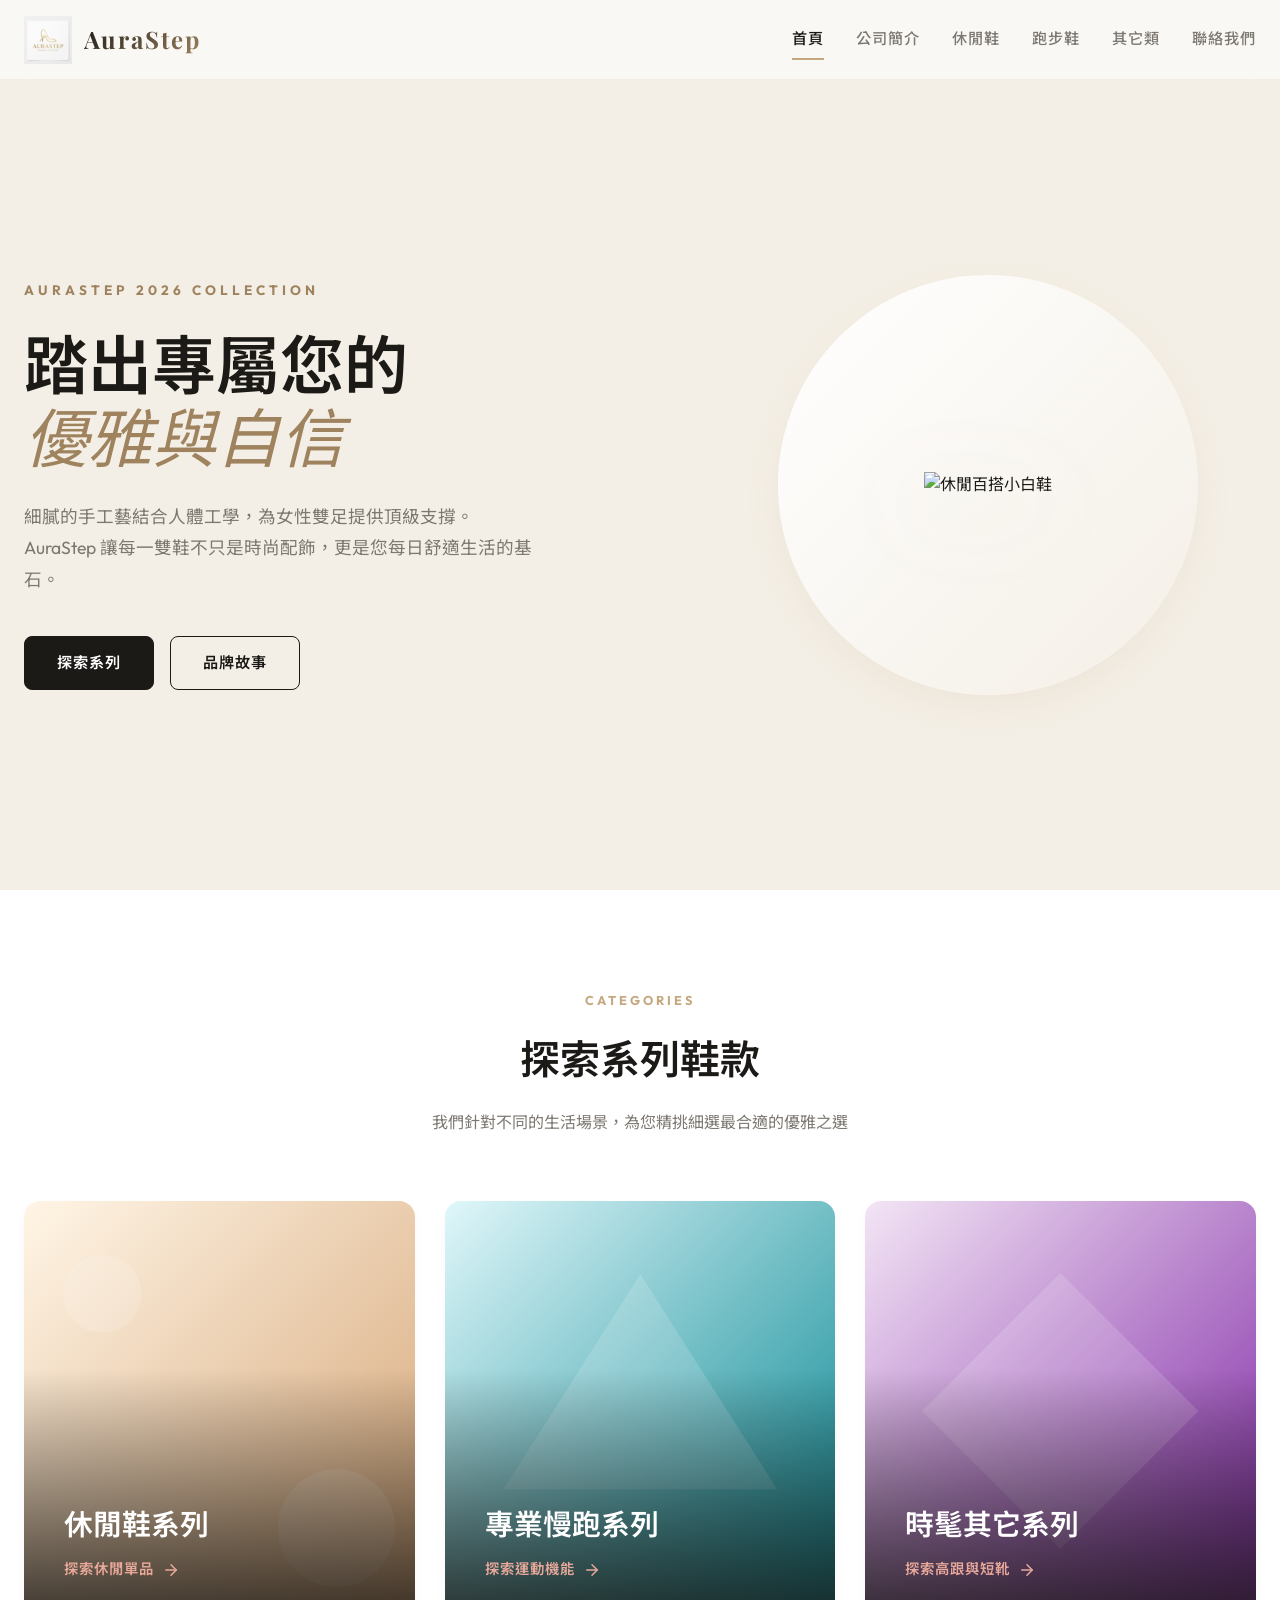
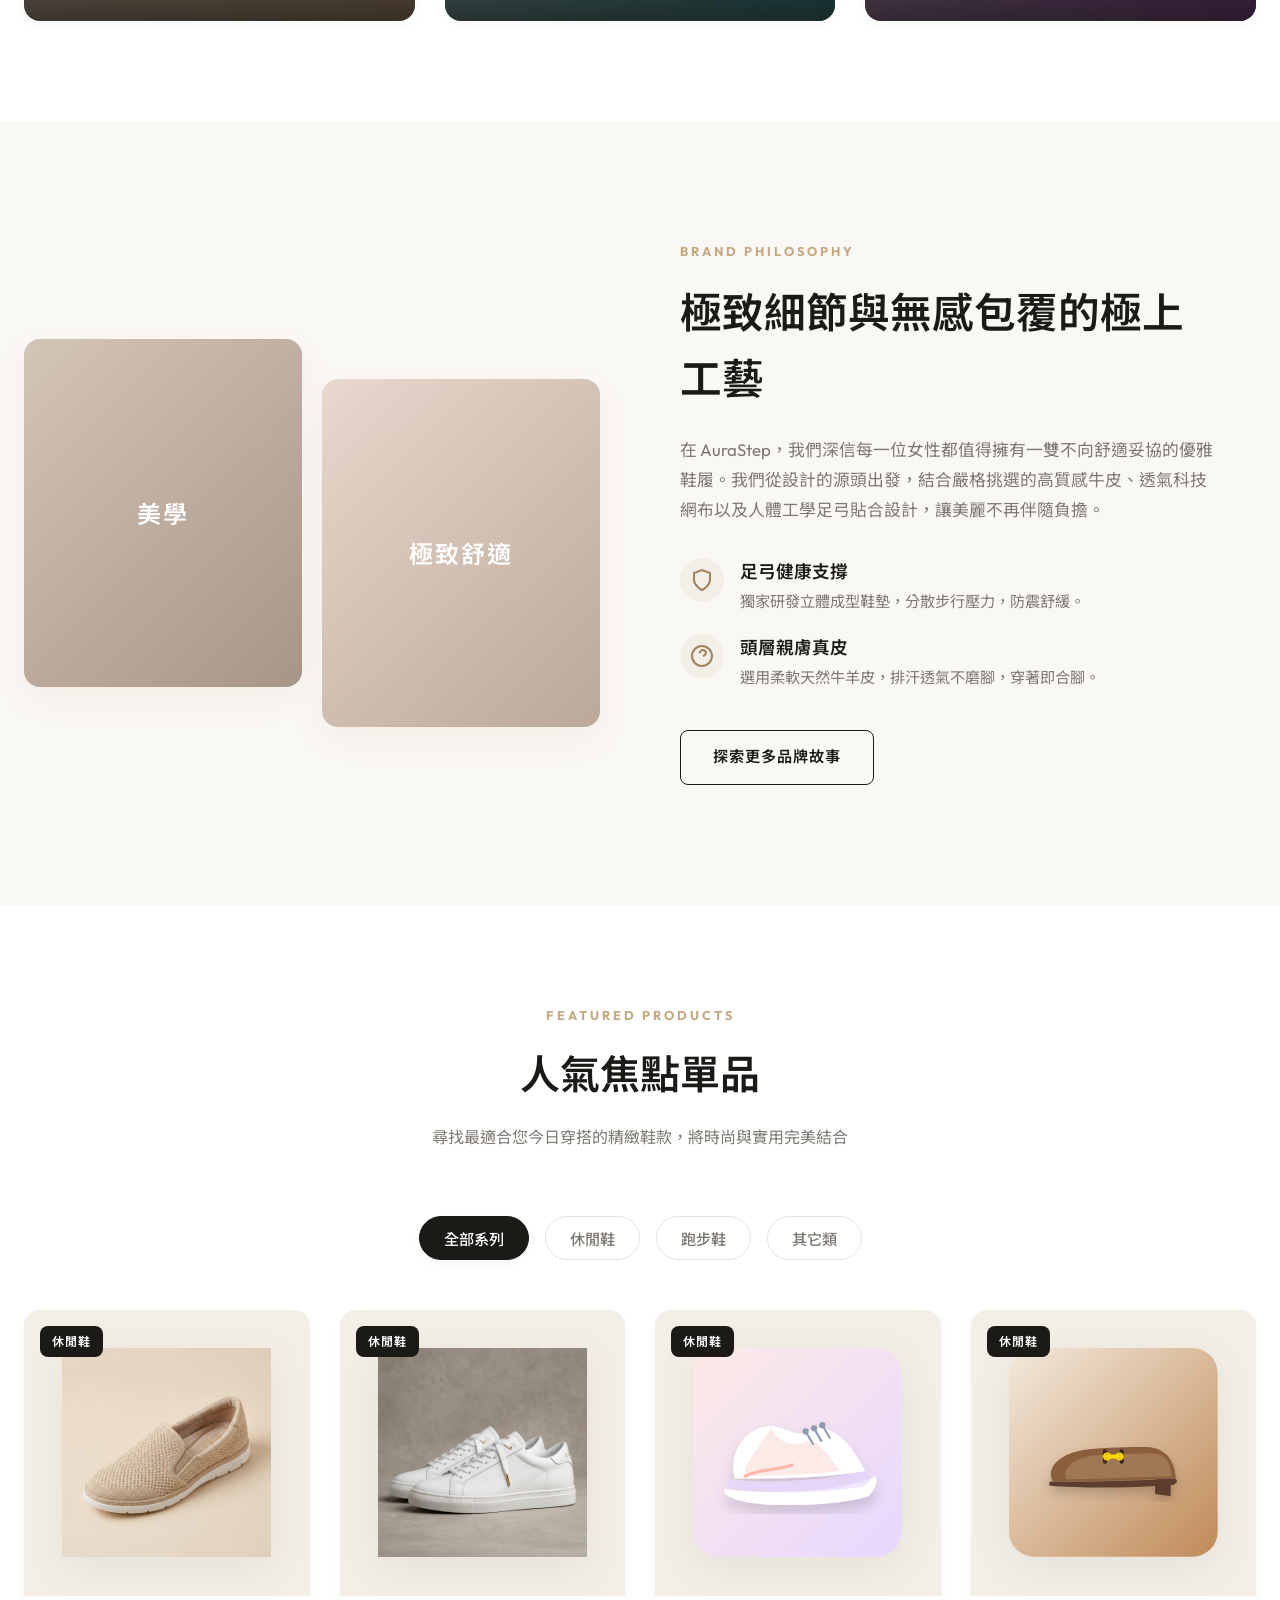
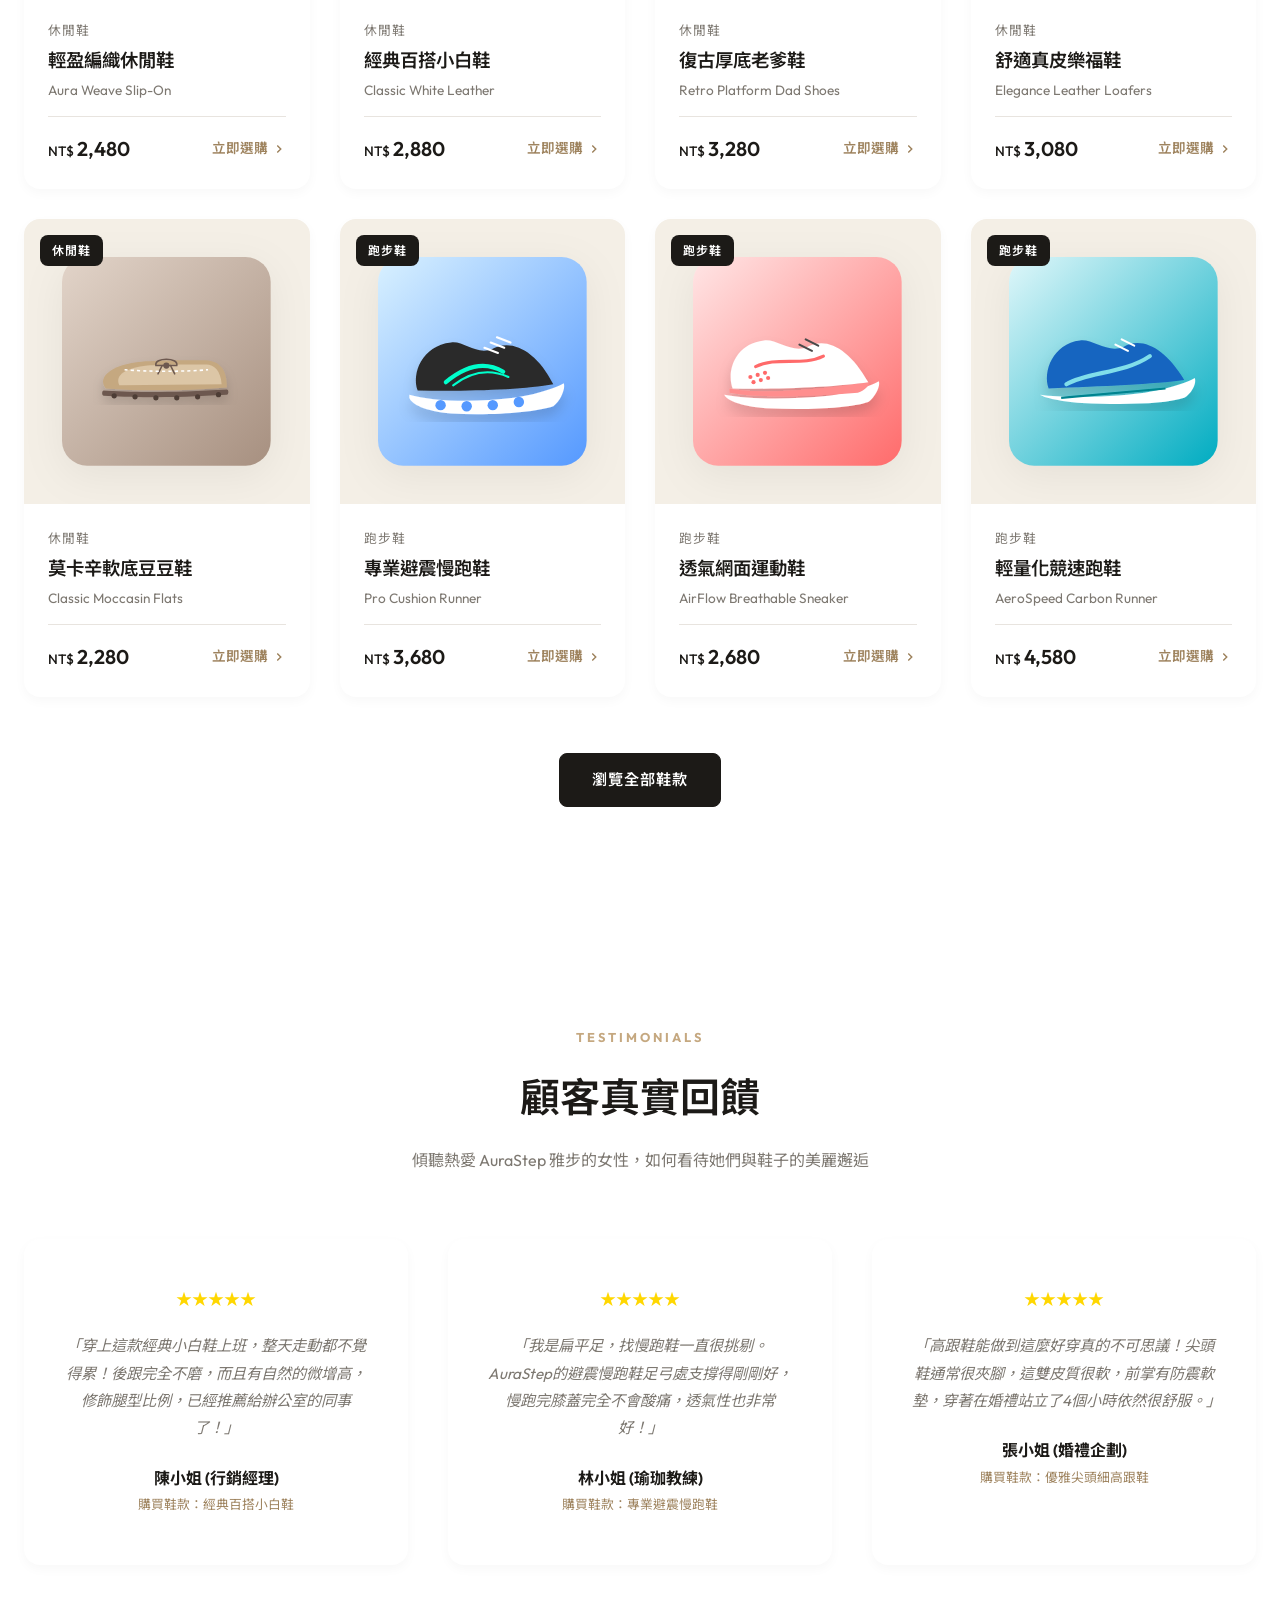
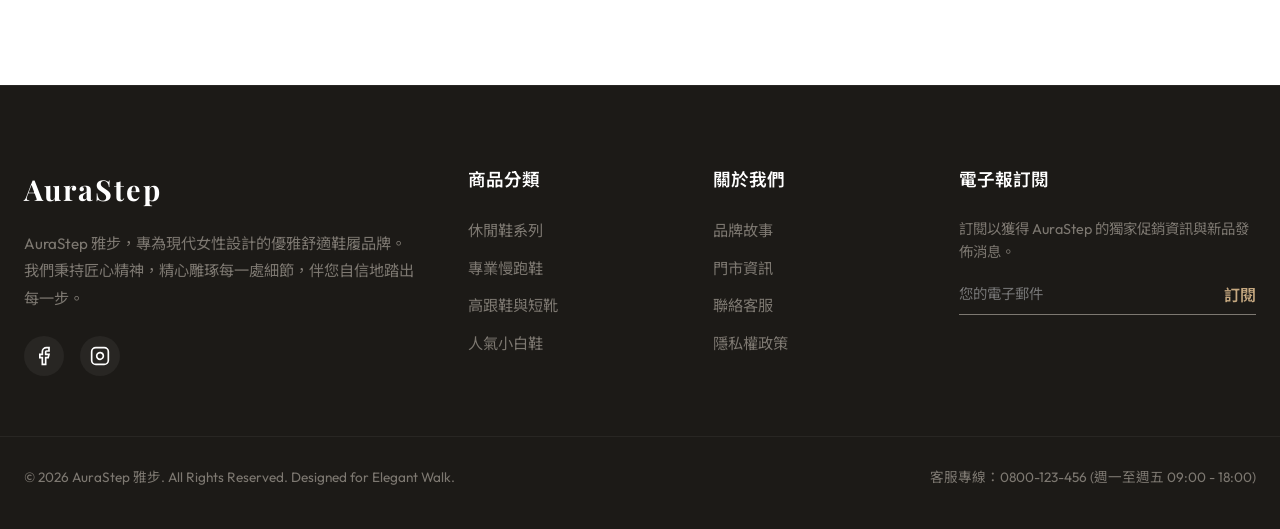
==== commit 8a8bf069: "Add files via upload" ====
--- a/index.html
+++ b/index.html
@@ -3,10 +3,17 @@
 <head>
   <meta charset="UTF-8">
   <meta name="viewport" content="width=device-width, initial-scale=1.0">
-  <meta name="description" content="AuraStep 雅步 - 專為女性打造的時尚優雅鞋履。兼顧舒適足弓支撐與極致美學設計，涵蓋休閒鞋、慢跑鞋、尖頭高跟鞋、短靴與涼鞋，讓您的每一步都自信優雅。">
-  <title>AuraStep 雅步 | 女性優雅鞋履品牌 - 首頁</title>
+  
+  <title>若扉 | 女鞋品牌 - 首頁</title>
+  <meta name="description" content="精選韓系女鞋、瑪莉珍鞋與百搭小白鞋，讓妳輕鬆打造日常時尚穿搭風格。">
+  <meta name="keywords" content="韓系女鞋,厚底鞋,瑪莉珍鞋,小白鞋,流行鞋款,女鞋推薦,女生穿搭">
+
   <link rel="icon" type="image/png" href="assets/images/logo.png">
   <link rel="stylesheet" href="css/style.css">
+
+  <meta name="google-site-verification" content="f9z-sGEvCYikyAD3snPyMpp1KVEAryxyFhTdiEW4kTY" />
+
+
 </head>
 <body>
 
@@ -59,7 +66,7 @@
         </div>
         <div class="hero-image-wrapper">
           <div class="hero-circle-bg"></div>
-          <img src="assets/images/products/casual_white.png" alt="Featured Casual White Sneaker" class="hero-img">
+          <img src="assets/images/products/雅步小白鞋.png" alt="休閒百搭小白鞋" title="休閒百搭小白鞋" class="hero-img">
         </div>
       </div>
     </section>
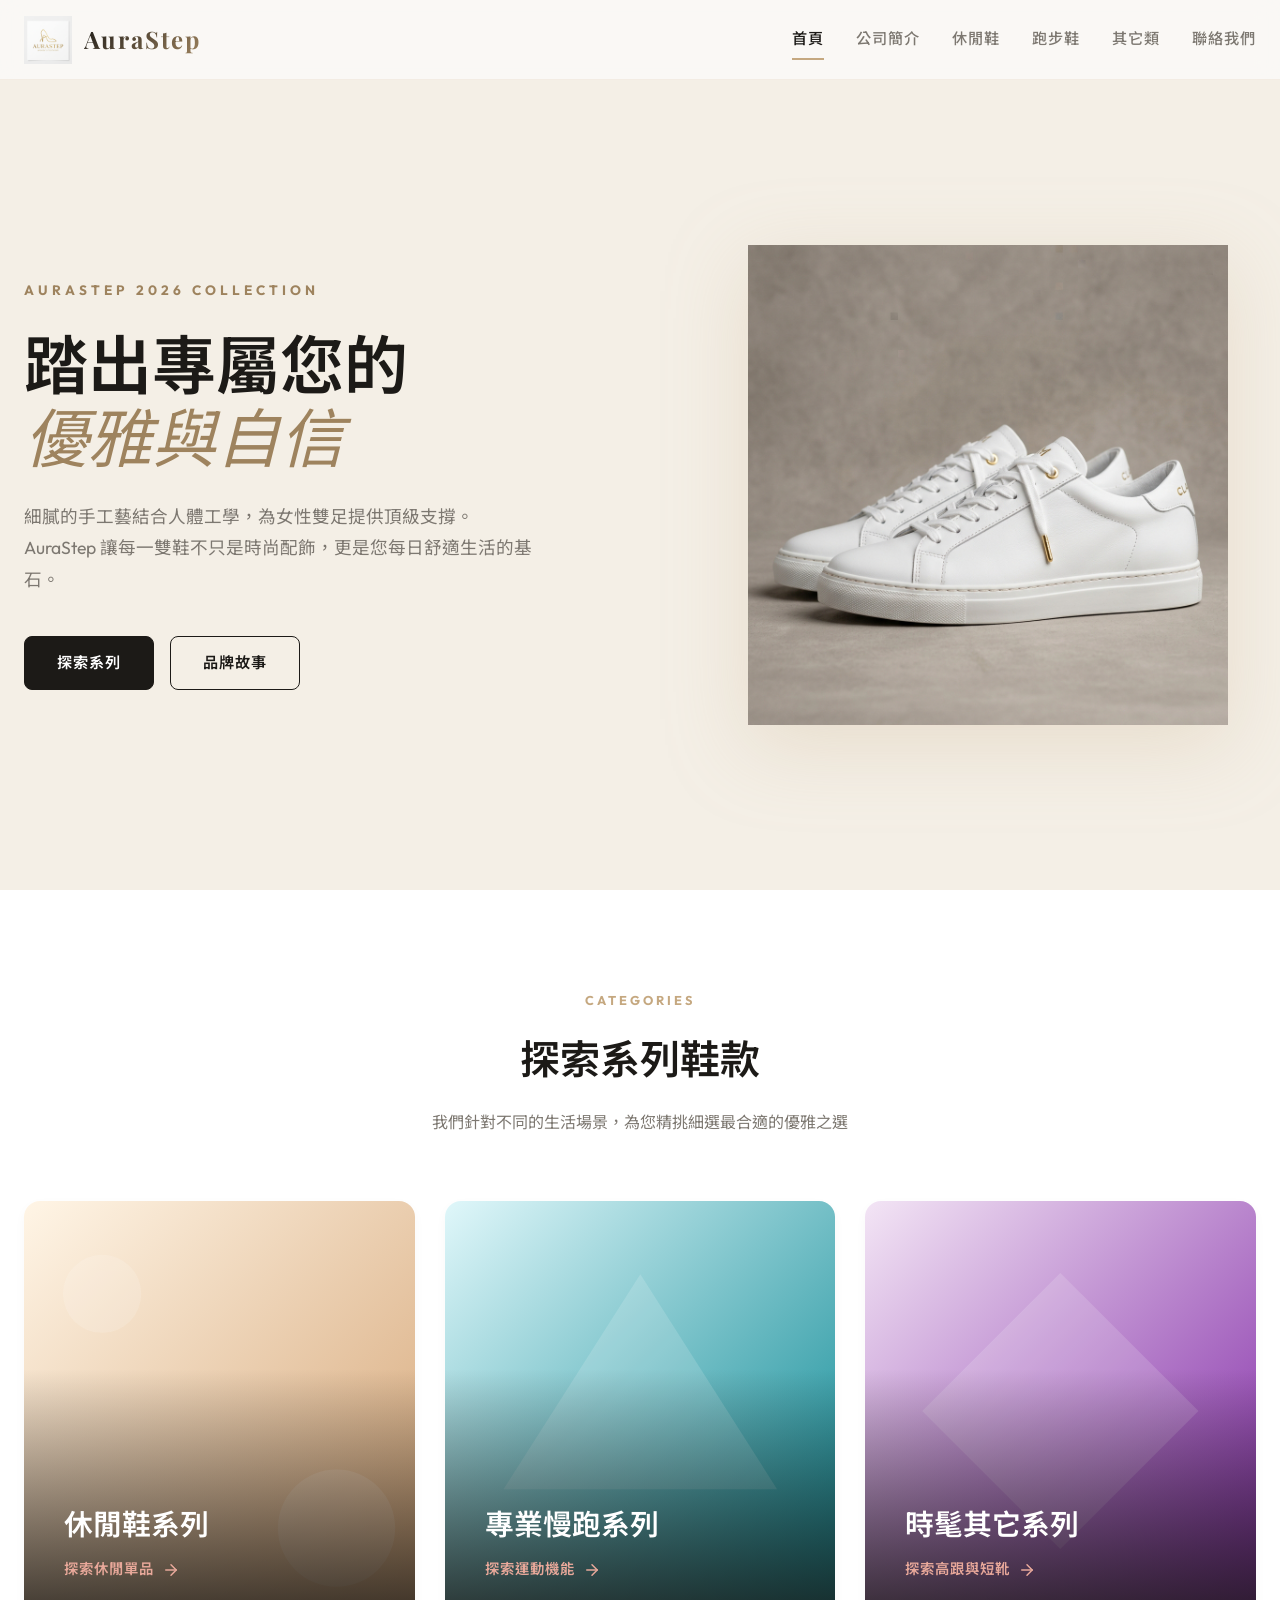
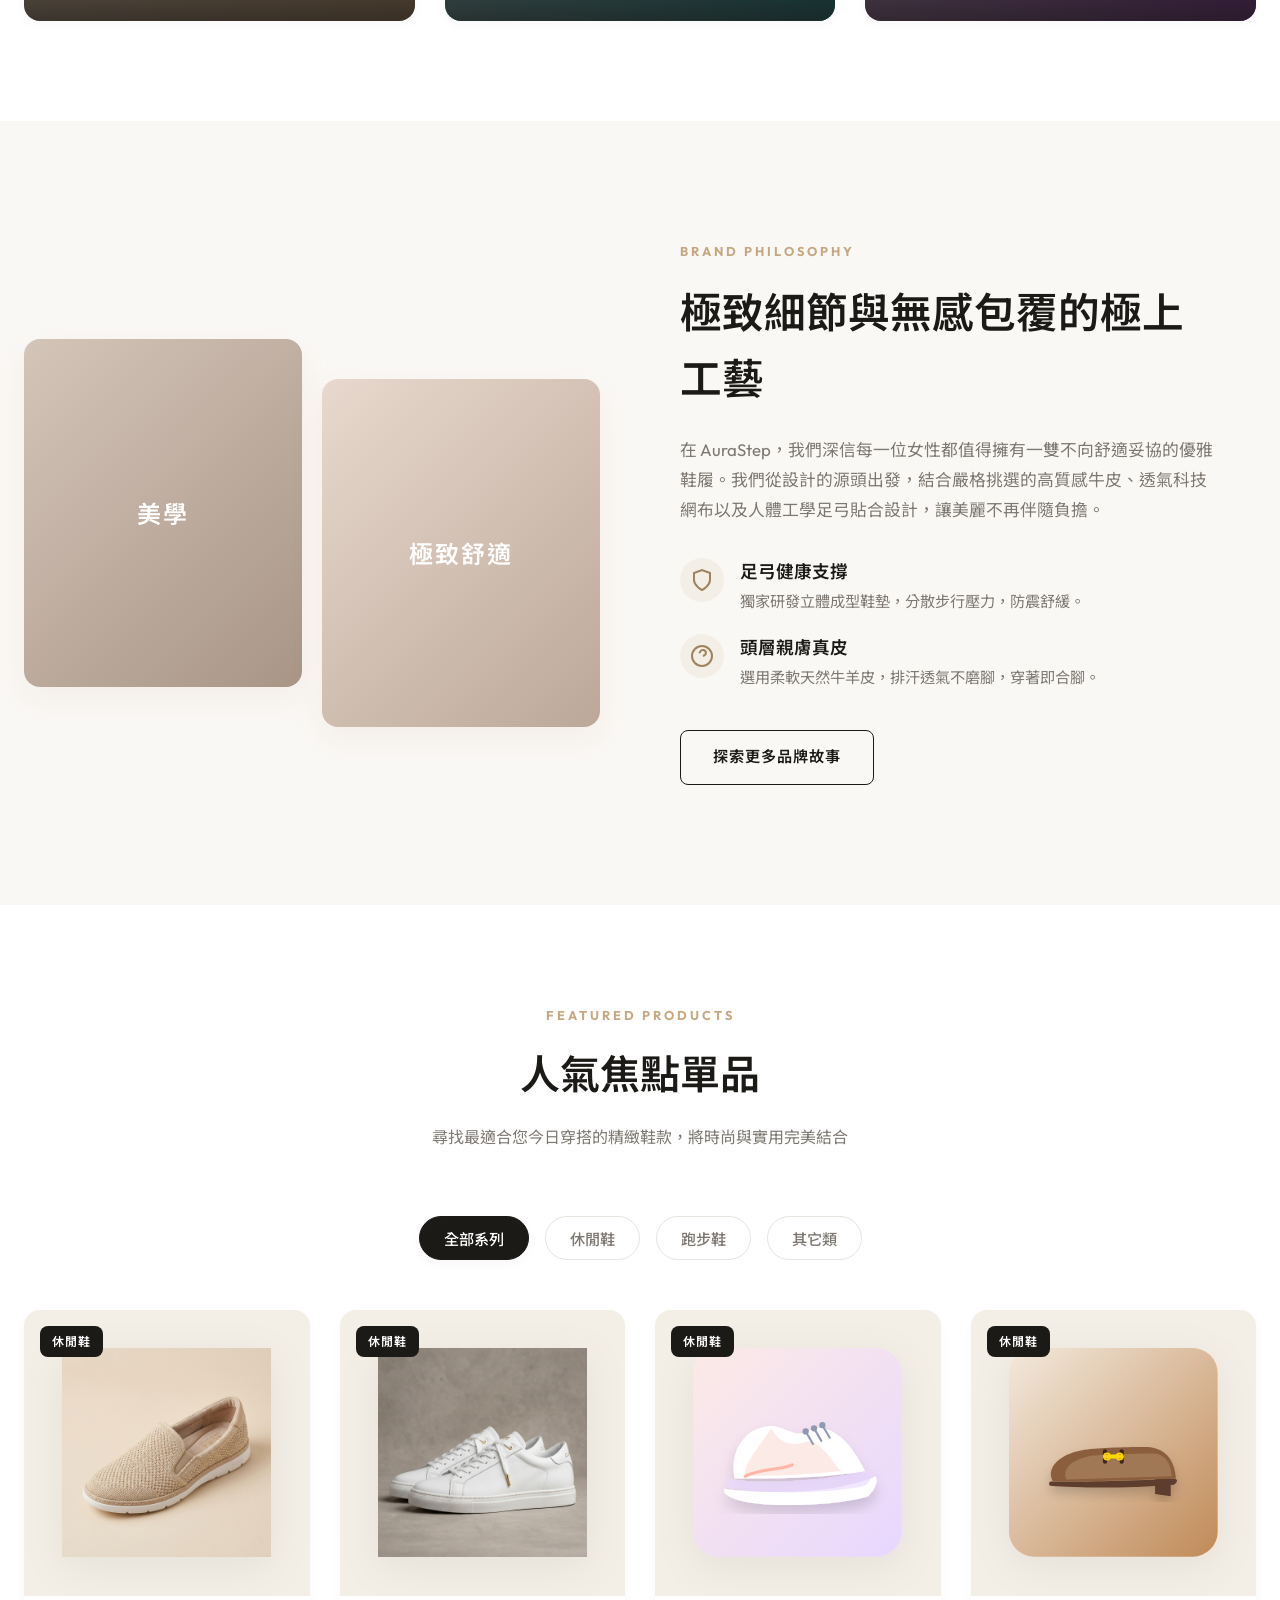
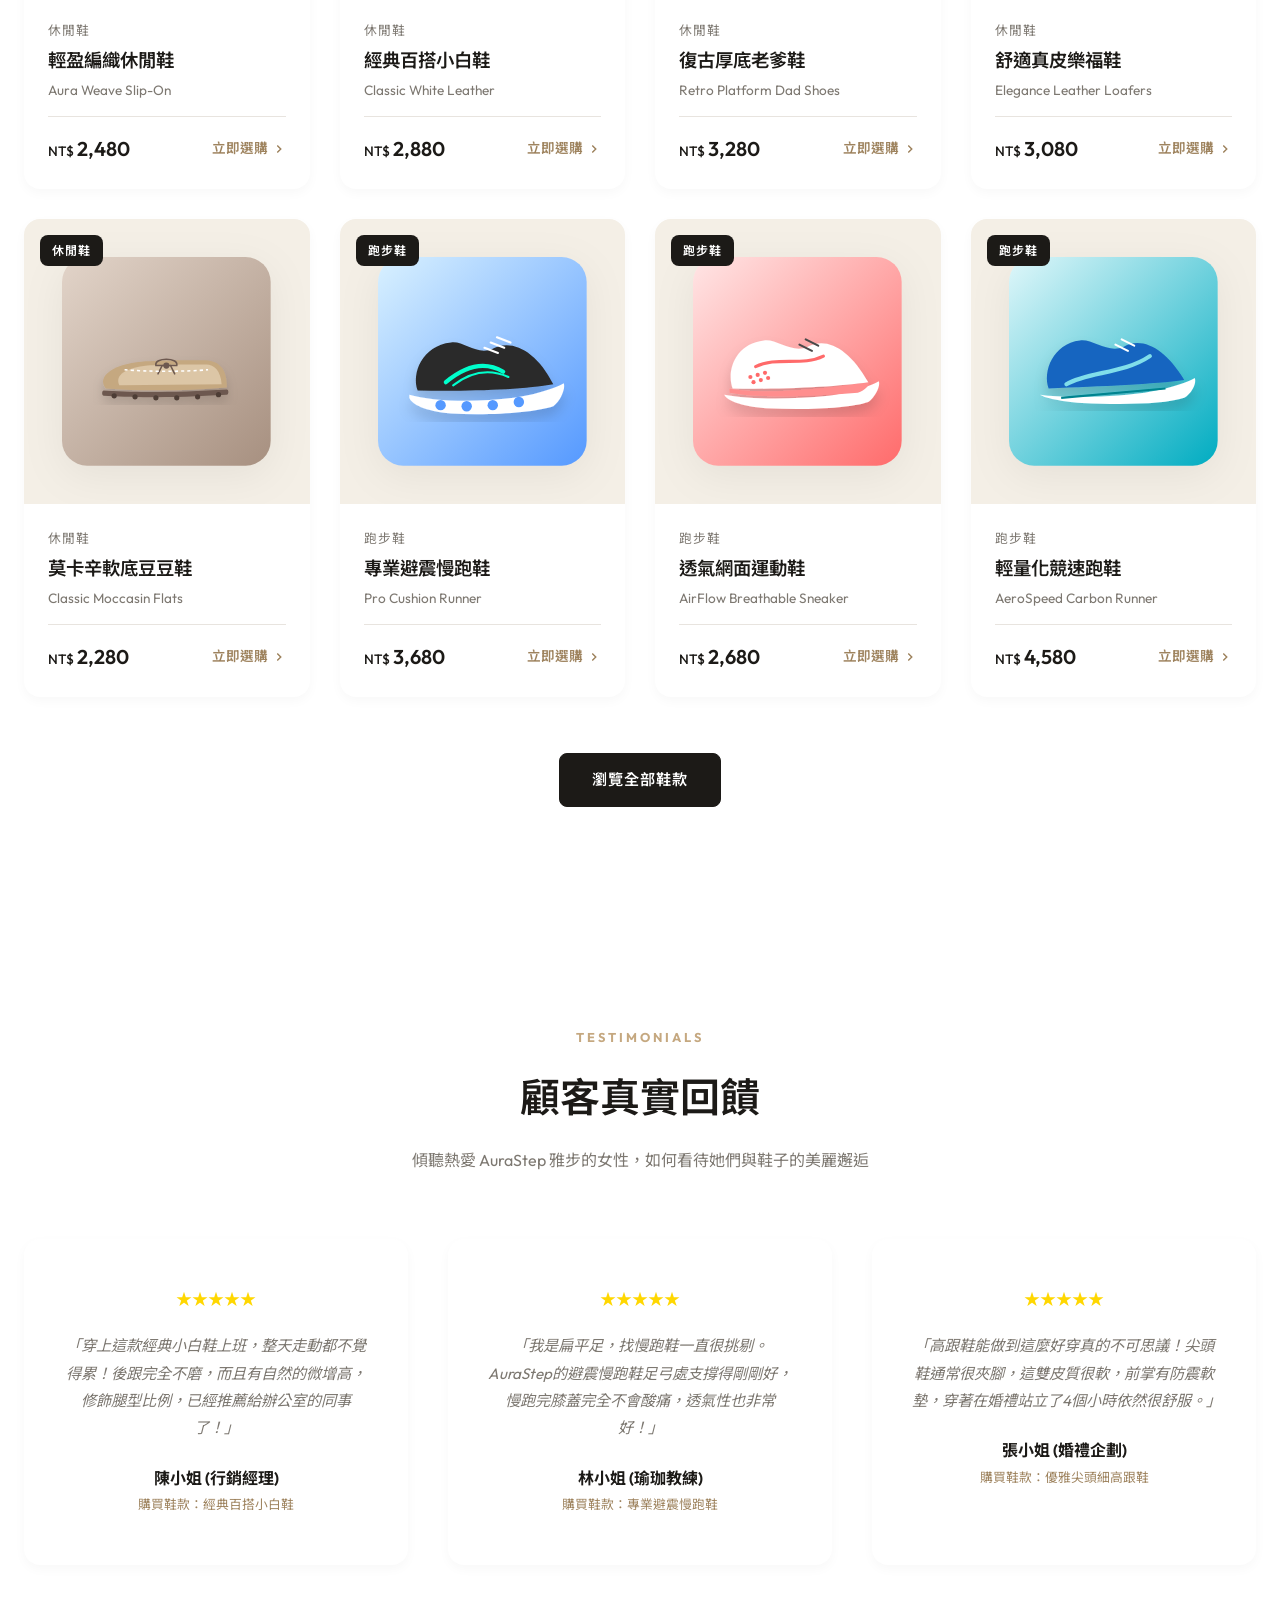
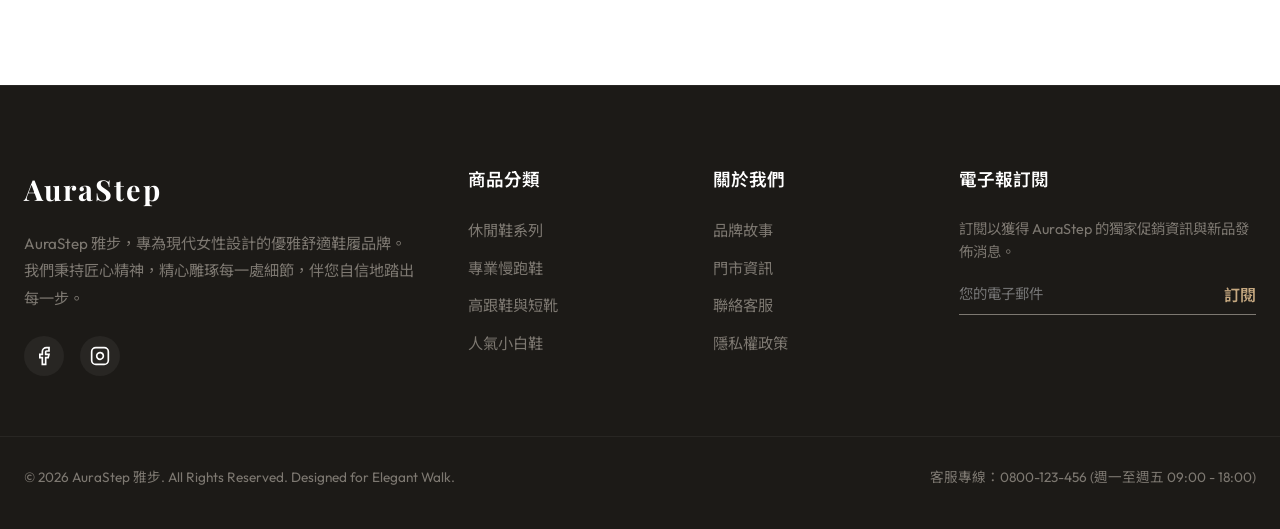
==== commit c28fd263: "Add files via upload" ====
--- a/index.html
+++ b/index.html
@@ -66,7 +66,7 @@
         </div>
         <div class="hero-image-wrapper">
           <div class="hero-circle-bg"></div>
-          <img src="assets/images/products/雅步小白鞋.png" alt="休閒百搭小白鞋" title="休閒百搭小白鞋" class="hero-img">
+          <img src="assets/images/products/casual_white.png" alt="休閒百搭小白鞋" title="休閒百搭小白鞋" class="hero-img">
         </div>
       </div>
     </section>
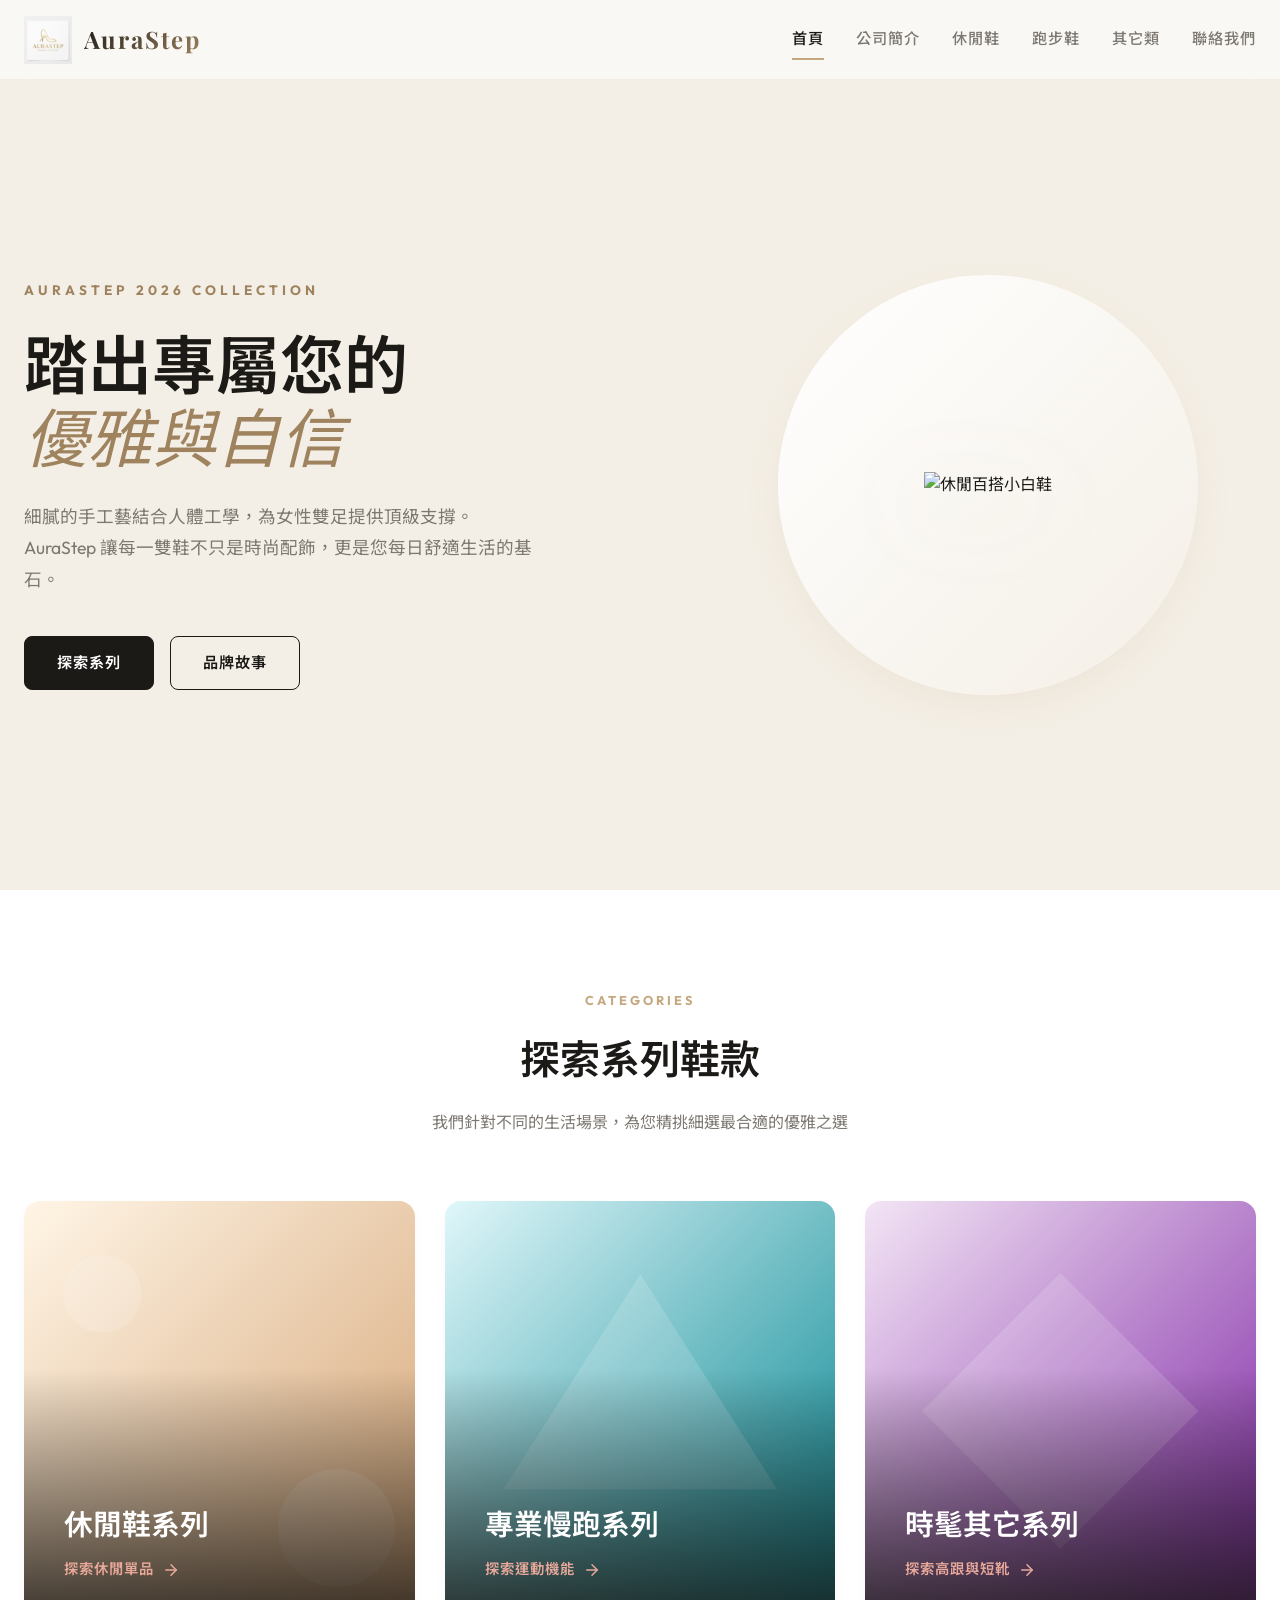
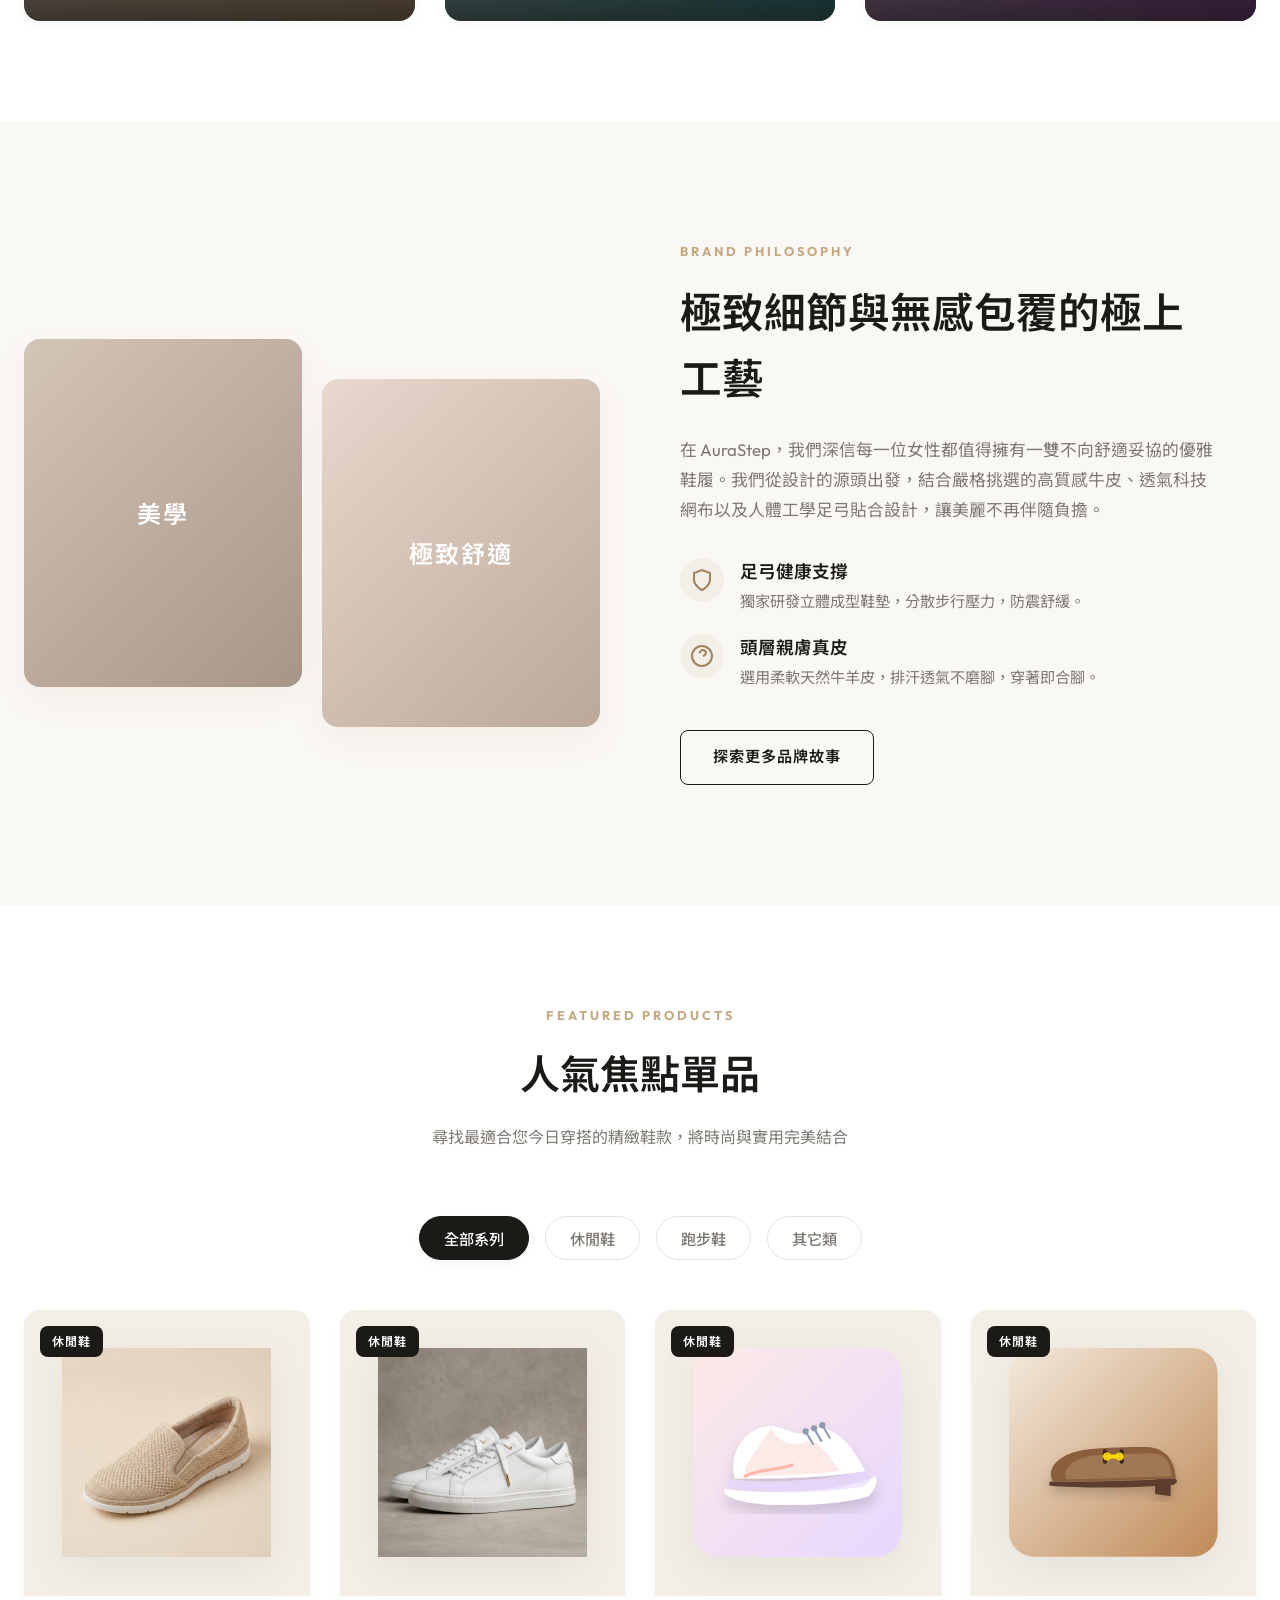
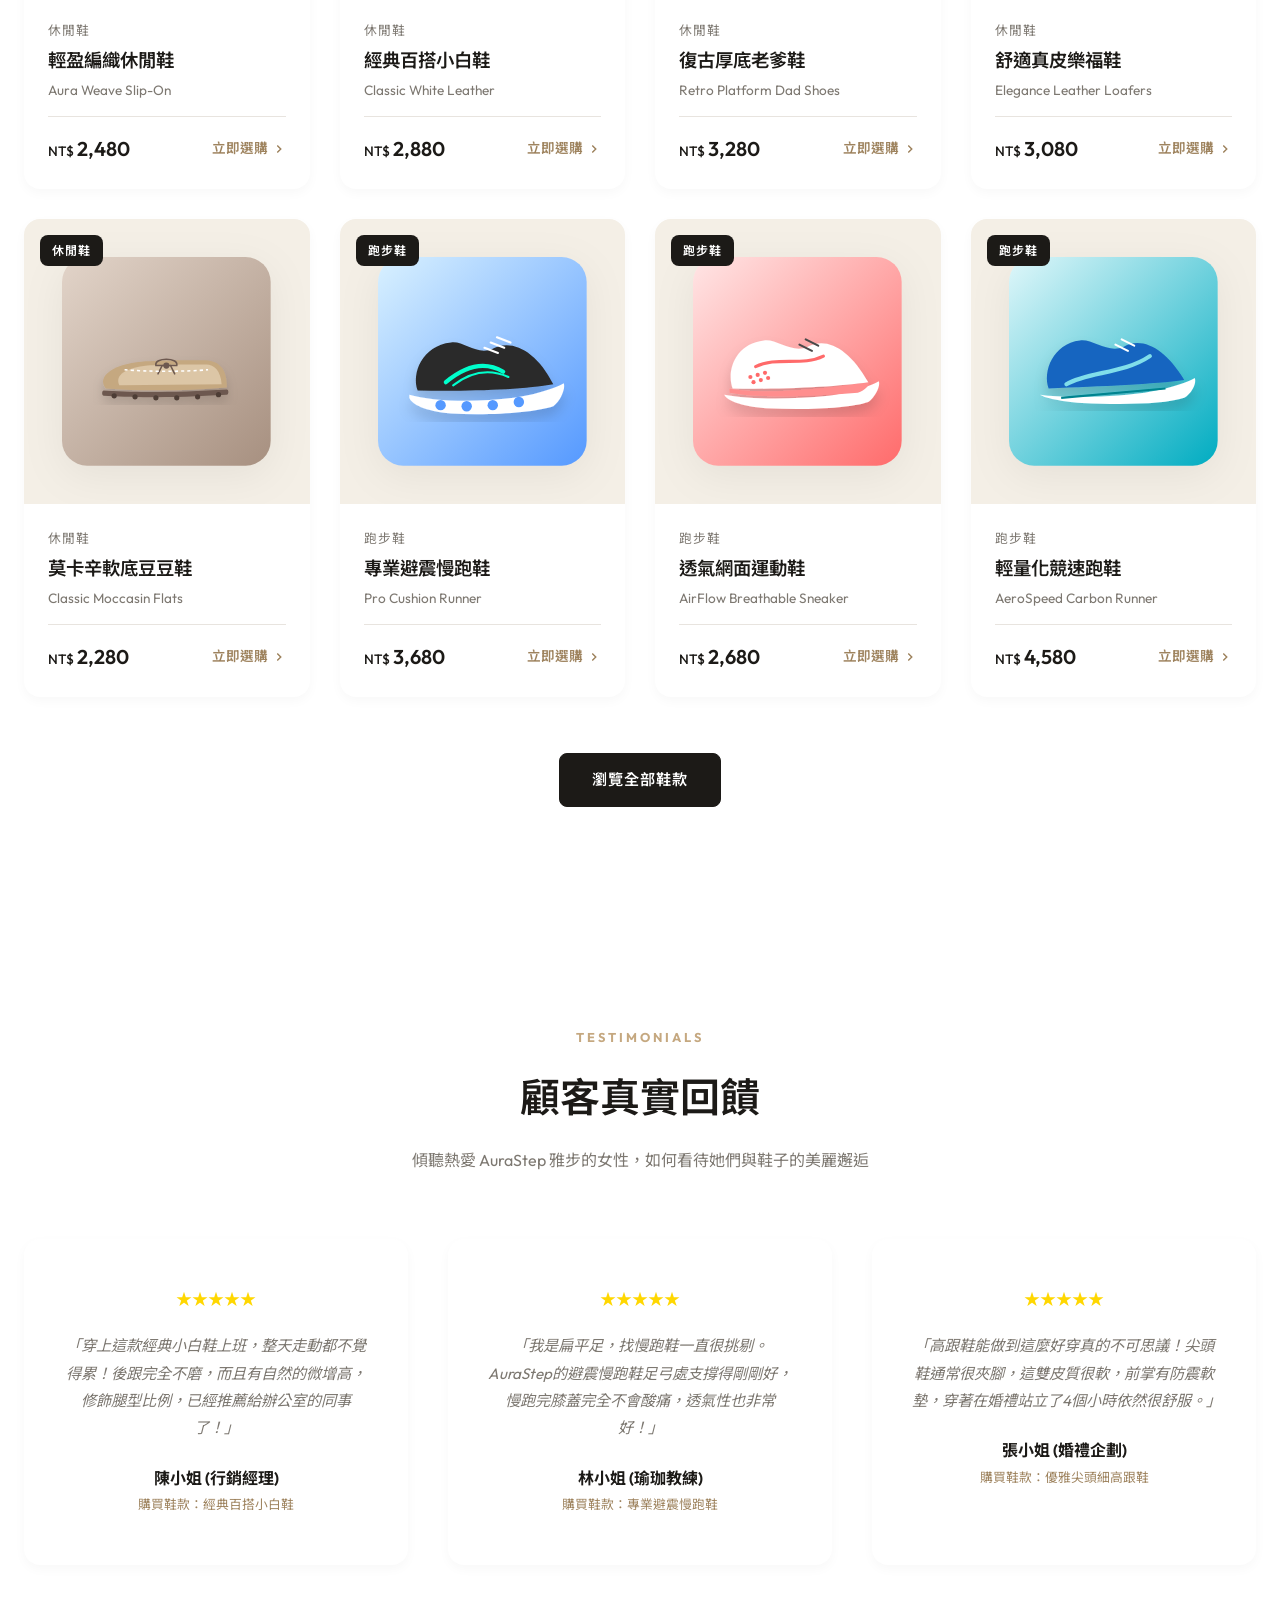
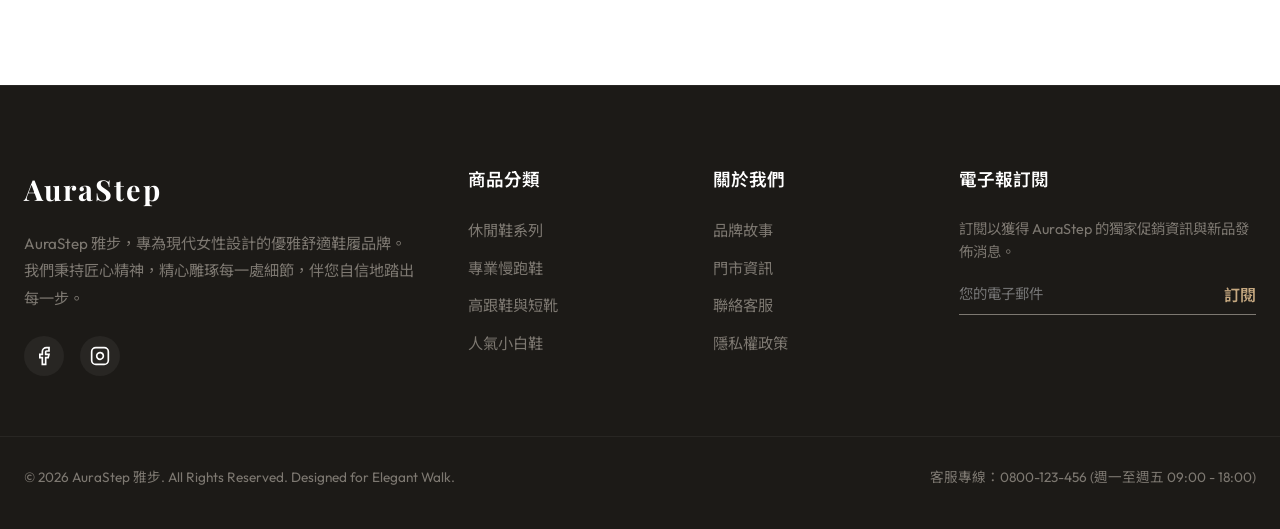
==== commit ab30dee0: "Add files via upload" ====
--- a/index.html
+++ b/index.html
@@ -66,7 +66,7 @@
         </div>
         <div class="hero-image-wrapper">
           <div class="hero-circle-bg"></div>
-          <img src="assets/images/products/casual_white.png" alt="休閒百搭小白鞋" title="休閒百搭小白鞋" class="hero-img">
+          <img src="assets/images/products/雅步小白鞋.png" alt="休閒百搭小白鞋" title="休閒百搭小白鞋" class="hero-img">
         </div>
       </div>
     </section>
